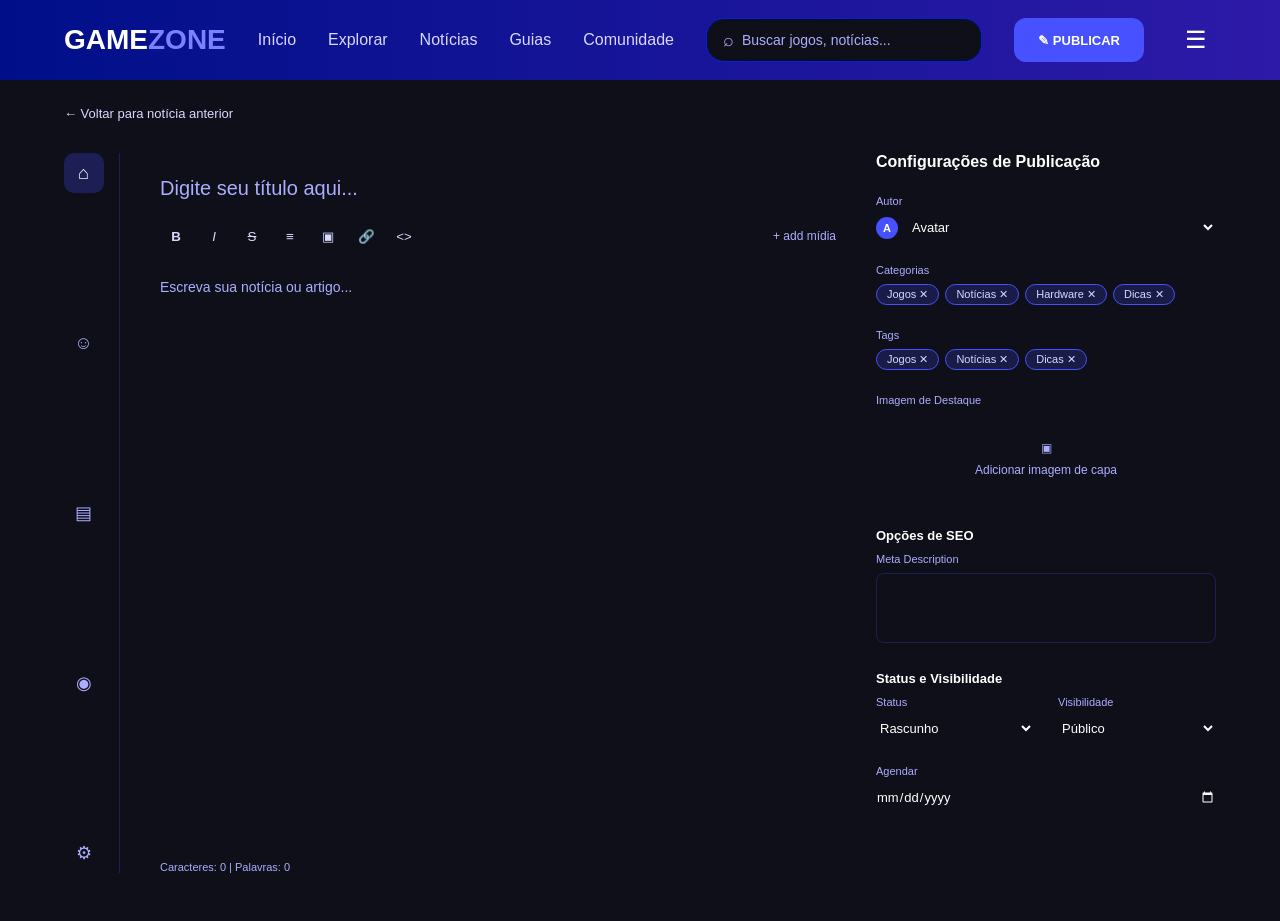
==== Páginas/pagina.html @ 18d27c35 "Renomeia tela de publicar para pagina e ajusta header, layout e responsivo Co-Authored-By: Claude So" ====
<!DOCTYPE html>
<html lang="pt-BR">

<head>
    <meta charset="UTF-8">
    <meta name="viewport" content="width=device-width, initial-scale=1.0">

    <title>GameZone - Publicar</title>

    <!-- css da tela de publicar -->
    <link rel="stylesheet" href="../CSS/pagina.css">
</head>

<body>

    <!-- header -->
    <header class="header">
        <div class="container">

            <!-- logo -->
            <a href="inicio.html" class="logo">GAME<span>ZONE</span></a>

            <!-- menu de navegação -->
            <nav class="menu">
                <a href="inicio.html">Início</a>
                <a href="explorar.html">Explorar</a>
                <a href="#">Notícias</a>
                <a href="#">Guias</a>
                <a href="#">Comunidade</a>
            </nav>

            <!-- campo de pesquisa -->
            <div class="pesquisa">
                <span>⌕</span>
                <input type="text" placeholder="Buscar jogos, notícias...">
            </div>

            <!-- botão publicar -->
            <a href="pagina.html" class="btn-publicar">✎ PUBLICAR</a>

            <!-- botão do menu (três linhas) -->
            <button type="button" class="btn-menu">☰</button>

        </div>
    </header>


    <!-- conteúdo principal -->
    <main class="pub">

        <!-- voltar -->
        <a href="#" class="pub-voltar">← Voltar para notícia anterior</a>

        <div class="pub-layout">

            <!-- barra de ícones da esquerda -->
            <nav class="pub-icones">
                <button type="button" class="ativo">⌂</button>
                <button type="button">☺</button>
                <button type="button">▤</button>
                <button type="button">◉</button>
                <button type="button">⚙</button>
            </nav>


            <!-- editor -->
            <section class="pub-editor">

                <!-- título -->
                <input type="text" class="pub-titulo" placeholder="Digite seu título aqui...">

                <!-- barra de ferramentas -->
                <div class="pub-toolbar">

                    <!-- botões de formatação -->
                    <div class="pub-formatar">
                        <button type="button"><b>B</b></button>
                        <button type="button"><i>I</i></button>
                        <button type="button"><s>S</s></button>
                        <button type="button">≡</button>
                        <button type="button">▣</button>
                        <button type="button">🔗</button>
                        <button type="button">&lt;&gt;</button>
                    </div>

                    <!-- adicionar mídia -->
                    <button type="button" class="pub-add-midia">+ add mídia</button>
                </div>

                <!-- texto da notícia -->
                <textarea class="pub-texto" placeholder="Escreva sua notícia ou artigo..."></textarea>

                <!-- contador -->
                <div class="pub-contador">Caracteres: 0 | Palavras: 0</div>

            </section>


            <!-- configurações (lado direito) -->
            <aside class="pub-config">

                <h2>Configurações de Publicação</h2>

                <!-- autor -->
                <div class="pub-campo">
                    <label for="autor">Autor</label>
                    <div class="pub-autor">
                        <span class="pub-avatar">A</span>
                        <select id="autor">
                            <option>Avatar</option>
                        </select>
                    </div>
                </div>

                <!-- categorias -->
                <div class="pub-campo">
                    <label>Categorias</label>
                    <div class="pub-tags">
                        <span class="pub-tag">Jogos ✕</span>
                        <span class="pub-tag">Notícias ✕</span>
                        <span class="pub-tag">Hardware ✕</span>
                        <span class="pub-tag">Dicas ✕</span>
                    </div>
                </div>

                <!-- tags -->
                <div class="pub-campo">
                    <label>Tags</label>
                    <div class="pub-tags">
                        <span class="pub-tag">Jogos ✕</span>
                        <span class="pub-tag">Notícias ✕</span>
                        <span class="pub-tag">Dicas ✕</span>
                    </div>
                </div>

                <!-- imagem de destaque -->
                <div class="pub-campo">
                    <label>Imagem de Destaque</label>
                    <div class="pub-capa">
                        <span>▣</span>
                        <p>Adicionar imagem de capa</p>
                    </div>
                </div>

                <!-- seo -->
                <div class="pub-campo">
                    <h3>Opções de SEO</h3>
                    <label for="meta">Meta Description</label>
                    <textarea id="meta" rows="3"></textarea>
                </div>

                <!-- status e visibilidade -->
                <div class="pub-campo">
                    <h3>Status e Visibilidade</h3>

                    <div class="pub-duas-colunas">
                        <div>
                            <label for="status">Status</label>
                            <select id="status">
                                <option>Rascunho</option>
                                <option>Publicado</option>
                            </select>
                        </div>

                        <div>
                            <label for="visibilidade">Visibilidade</label>
                            <select id="visibilidade">
                                <option>Público</option>
                                <option>Privado</option>
                            </select>
                        </div>
                    </div>
                </div>

                <!-- agendar -->
                <div class="pub-campo">
                    <label for="agendar">Agendar</label>
                    <input type="date" id="agendar">
                </div>

            </aside>

        </div>
    </main>

</body>

</html>
---- CSS/pagina.css ----
/* cores da tela */
:root {
    --fundo: #0F0F1A;
    --roxo: #4751FF;
    --roxo-claro: #7C81FF;
    --texto-suave: #ABADFF;
    --texto-menu: #D8D9FF;
    --borda: #0020E1;
}


/* reset básico */
* {
    margin: 0;
    padding: 0;
    box-sizing: border-box;
}

/* configurações gerais */
body {
    font-family: Arial, sans-serif;
    background-color: var(--fundo);
    color: #FFFFFF;
}

a {
    text-decoration: none;
    color: inherit;
}

button,
input,
select,
textarea {
    font-family: inherit;
}


/* HEADER */

/* barra roxa do topo */
.header {
    width: 100%;
    height: 80px;
    background: linear-gradient(90deg, #000F89, #2D1AA8);
}

/* organiza os itens do header em linha */
.container {
    width: 100%;
    height: 80px;
    padding: 0 64px;
    display: flex;
    align-items: center;
    gap: 32px;
}

/* logo */
.logo {
    font-size: 28px;
    font-weight: bold;
    white-space: nowrap;
    flex-shrink: 0;
}

/* parte "ZONE" da logo */
.logo span {
    color: var(--roxo-claro);
}

/* menu de navegação */
.menu {
    display: flex;
    align-items: center;
    gap: 32px;
}

.menu a {
    font-size: 16px;
    color: var(--texto-menu);
    white-space: nowrap;
    transition: 0.2s;
}

.menu a:hover {
    color: var(--roxo-claro);
}

/* campo de pesquisa (estica e empurra o botão para a direita) */
.pesquisa {
    flex: 1;
    max-width: 560px;
    min-width: 0;
    height: 44px;
    background-color: var(--fundo);
    border: 1px solid var(--borda);
    border-radius: 18px;
    display: flex;
    align-items: center;
    padding: 0 16px;
}

/* ícone de lupa */
.pesquisa span {
    margin-right: 8px;
    color: var(--texto-suave);
    font-size: 18px;
}

.pesquisa input {
    width: 100%;
    background: transparent;
    border: none;
    outline: none;
    color: #FFFFFF;
    font-size: 14px;
}

.pesquisa input::placeholder {
    color: var(--texto-suave);
}

/* botão publicar (fica no canto direito) */
.btn-publicar {
    margin-left: auto;
    height: 44px;
    padding: 0 24px;
    flex-shrink: 0;
    background-color: var(--roxo);
    border-radius: 12px;
    display: flex;
    justify-content: center;
    align-items: center;
    font-size: 13px;
    font-weight: bold;
    white-space: nowrap;
}

.btn-publicar:hover {
    background-color: var(--roxo-claro);
}

/* botão do menu (três linhas) */
.btn-menu {
    width: 40px;
    height: 40px;
    flex-shrink: 0;
    background: transparent;
    border: none;
    color: #FFFFFF;
    font-size: 24px;
    cursor: pointer;
}

.btn-menu:hover {
    color: var(--roxo-claro);
}


/* TELA DE PUBLICAR */

/* conteúdo (mesmo espaço lateral do header) */
.pub {
    width: 100%;
    padding: 24px 64px 48px;
}

/* voltar */
.pub-voltar {
    display: inline-block;
    margin-bottom: 32px;
    font-size: 13px;
    color: var(--texto-menu);
}

.pub-voltar:hover {
    color: var(--roxo-claro);
}

/* divide: ícones | editor | configurações */
.pub-layout {
    display: flex;
    gap: 40px;
    align-items: stretch;
}


/* barra de ícones */
.pub-icones {
    width: 56px;
    flex-shrink: 0;
    display: flex;
    flex-direction: column;
    justify-content: space-between;
    align-items: center;
    padding-right: 16px;
    border-right: 1px solid rgba(71, 81, 255, 0.25);
}

.pub-icones button {
    width: 40px;
    height: 40px;
    background: transparent;
    border: none;
    border-radius: 10px;
    color: var(--texto-suave);
    font-size: 18px;
    cursor: pointer;
}

.pub-icones button:hover,
.pub-icones .ativo {
    background-color: rgba(71, 81, 255, 0.25);
    color: #FFFFFF;
}


/* editor */
.pub-editor {
    flex: 1;
    min-width: 0;
    display: flex;
    flex-direction: column;
    min-height: 720px;
}

/* título */
.pub-titulo {
    width: 100%;
    background: transparent;
    border: none;
    outline: none;
    padding: 24px 0 20px;
    font-size: 20px;
    color: #FFFFFF;
}

.pub-titulo::placeholder {
    color: var(--texto-suave);
}

/* barra de ferramentas */
.pub-toolbar {
    display: flex;
    justify-content: space-between;
    align-items: center;
    padding-bottom: 12px;
}

.pub-formatar {
    display: flex;
    gap: 6px;
}

.pub-formatar button {
    width: 32px;
    height: 32px;
    background: transparent;
    border: none;
    border-radius: 6px;
    color: var(--texto-menu);
    cursor: pointer;
}

.pub-formatar button:hover {
    background-color: rgba(71, 81, 255, 0.25);
    color: #FFFFFF;
}

/* botão add mídia */
.pub-add-midia {
    background: transparent;
    border: none;
    color: var(--texto-suave);
    font-size: 12px;
    white-space: nowrap;
    cursor: pointer;
}

.pub-add-midia:hover {
    color: #FFFFFF;
}

/* texto da notícia */
.pub-texto {
    flex: 1;
    width: 100%;
    background: transparent;
    border: none;
    outline: none;
    resize: none;
    padding: 12px 0;
    font-size: 14px;
    line-height: 1.6;
    color: #FFFFFF;
}

.pub-texto::placeholder {
    color: var(--texto-suave);
}

/* contador */
.pub-contador {
    padding-top: 12px;
    font-size: 11px;
    color: var(--texto-suave);
}


/* configurações (lado direito) */
.pub-config {
    width: 340px;
    flex-shrink: 0;
}

.pub-config h2 {
    font-size: 16px;
    margin-bottom: 24px;
}

.pub-config h3 {
    font-size: 13px;
    margin-bottom: 10px;
}

.pub-campo {
    margin-bottom: 24px;
}

/* nome de cada campo */
.pub-campo label {
    display: block;
    margin-bottom: 8px;
    font-size: 11px;
    color: var(--texto-suave);
}

/* selects e inputs sem caixa */
.pub-campo select,
.pub-campo input {
    width: 100%;
    background: transparent;
    border: none;
    outline: none;
    padding: 4px 0;
    color: #FFFFFF;
    font-size: 13px;
    color-scheme: dark;
}

/* lista do select */
.pub-campo option {
    background-color: var(--fundo);
}

/* autor com avatar */
.pub-autor {
    display: flex;
    align-items: center;
    gap: 10px;
}

/* bolinha do avatar */
.pub-avatar {
    width: 22px;
    height: 22px;
    flex-shrink: 0;
    background-color: var(--roxo);
    border-radius: 50%;
    display: flex;
    justify-content: center;
    align-items: center;
    font-size: 11px;
    font-weight: bold;
}

/* meta description */
.pub-campo textarea {
    width: 100%;
    height: 70px;
    background: transparent;
    border: 1px solid rgba(71, 81, 255, 0.25);
    border-radius: 8px;
    outline: none;
    resize: none;
    padding: 10px 12px;
    color: #FFFFFF;
    font-size: 13px;
}

/* tags e categorias */
.pub-tags {
    display: flex;
    flex-wrap: wrap;
    gap: 6px;
}

.pub-tag {
    background-color: rgba(71, 81, 255, 0.2);
    border: 1px solid var(--roxo);
    border-radius: 20px;
    padding: 3px 10px;
    font-size: 11px;
    color: var(--texto-menu);
}

/* imagem de capa */
.pub-capa {
    height: 90px;
    display: flex;
    flex-direction: column;
    align-items: center;
    justify-content: center;
    gap: 8px;
    color: var(--texto-suave);
    font-size: 12px;
    cursor: pointer;
}

.pub-capa:hover {
    color: #FFFFFF;
}

/* status e visibilidade lado a lado */
.pub-duas-colunas {
    display: flex;
    gap: 24px;
}

.pub-duas-colunas div {
    flex: 1;
}


/* RESPONSIVO (tablet e celular) */

/* telas até 1100px: esconde o menu de links */
@media (max-width: 1100px) {

    .menu {
        display: none;
    }

    .container {
        padding: 0 32px;
    }

    .pub {
        padding: 24px 32px 48px;
    }
}

/* telas até 900px: coloca tudo em coluna */
@media (max-width: 900px) {

    /* editor e configurações um embaixo do outro */
    .pub-layout {
        flex-direction: column;
        gap: 24px;
    }

    /* barra de ícones vira uma linha no topo */
    .pub-icones {
        width: 100%;
        flex-direction: row;
        justify-content: space-around;
        padding: 0 0 12px;
        border-right: none;
        border-bottom: 1px solid rgba(71, 81, 255, 0.25);
    }

    /* editor menor */
    .pub-editor {
        min-height: 480px;
    }

    /* configurações ocupam a largura toda */
    .pub-config {
        width: 100%;
    }
}

/* telas até 700px: celular */
@media (max-width: 700px) {

    .container {
        padding: 0 16px;
        gap: 12px;
    }

    /* esconde a pesquisa no celular */
    .pesquisa {
        display: none;
    }

    .logo {
        font-size: 22px;
    }

    .btn-publicar {
        padding: 0 16px;
    }

    .pub {
        padding: 16px 16px 40px;
    }

    /* botões da toolbar quebram linha se faltar espaço */
    .pub-toolbar {
        flex-wrap: wrap;
        gap: 8px;
    }
}
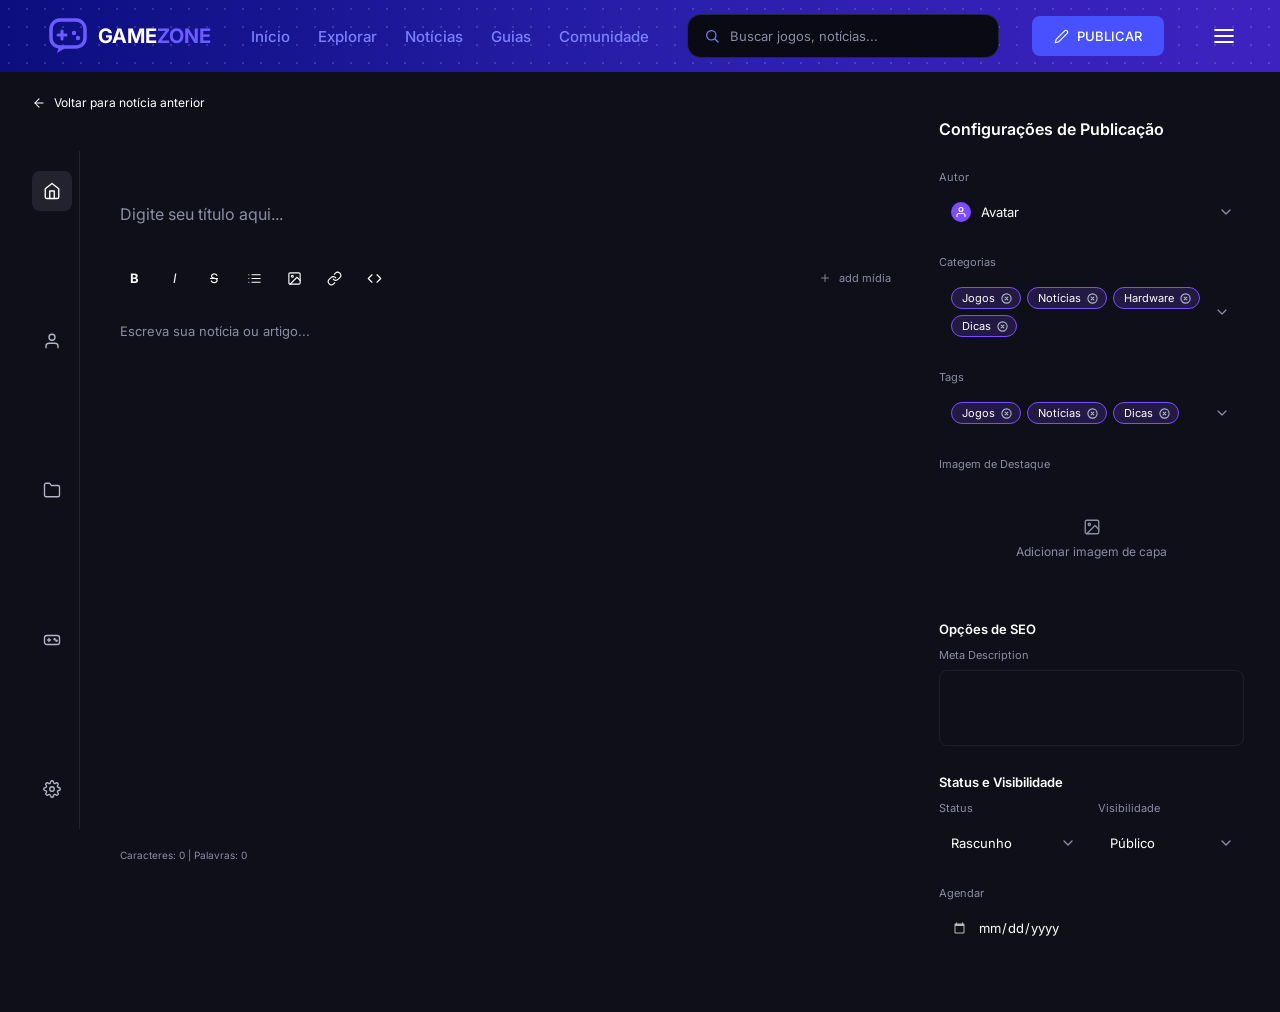
==== commit e49d8c37: "Tela de publicar: header, ícones, cores e espaçamentos iguais ao figma Co-Authored-By: Claude Sonnet" ====
--- a/Páginas/pagina.html
+++ b/Páginas/pagina.html
@@ -7,22 +7,132 @@
 
     <title>GameZone - Publicar</title>
 
+    <!-- fonte Inter (a mesma que o figma usa) -->
+    <link rel="preconnect" href="https://fonts.googleapis.com">
+    <link rel="preconnect" href="https://fonts.gstatic.com" crossorigin>
+    <link href="https://fonts.googleapis.com/css2?family=Inter:wght@400;500;600;700&display=swap" rel="stylesheet">
+
     <!-- css da tela de publicar -->
     <link rel="stylesheet" href="../CSS/pagina.css">
 </head>
 
 <body>
 
-    <!-- header -->
+    <!-- ========== ÍCONES ========== -->
+    <!-- fica escondido aqui. cada ícone é chamado lá embaixo com <use href="#nome"> -->
+    <svg class="sprite" xmlns="http://www.w3.org/2000/svg">
+
+        <!-- logo do gamezone (provisório, depois trocar pelo svg exportado do figma) -->
+        <symbol id="i-logo" viewBox="0 0 40 40">
+            <rect x="3" y="4" width="34" height="27" rx="9" fill="none" stroke="#6C5CFF" stroke-width="3.5" />
+            <path d="M11 31 L9 37 L19 31 Z" fill="#6C5CFF" />
+            <path d="M14 15v8M10 19h8" stroke="#6C5CFF" stroke-width="3" stroke-linecap="round" />
+            <circle cx="26" cy="17" r="2.2" fill="#6C5CFF" />
+            <circle cx="30" cy="22" r="2.2" fill="#6C5CFF" />
+        </symbol>
+
+        <!-- lupa da pesquisa -->
+        <symbol id="i-busca" viewBox="0 0 24 24">
+            <circle cx="11" cy="11" r="7" />
+            <line x1="21" y1="21" x2="16.5" y2="16.5" />
+        </symbol>
+
+        <!-- lápis do botão publicar -->
+        <symbol id="i-lapis" viewBox="0 0 24 24">
+            <path d="M17 3a2.8 2.8 0 0 1 4 4L7.5 20.5 2 22l1.5-5.5L17 3z" />
+        </symbol>
+
+        <!-- três linhas do menu -->
+        <symbol id="i-menu" viewBox="0 0 24 24">
+            <line x1="3" y1="6" x2="21" y2="6" />
+            <line x1="3" y1="12" x2="21" y2="12" />
+            <line x1="3" y1="18" x2="21" y2="18" />
+        </symbol>
+
+        <!-- seta de voltar -->
+        <symbol id="i-seta" viewBox="0 0 24 24">
+            <line x1="19" y1="12" x2="5" y2="12" />
+            <polyline points="12 19 5 12 12 5" />
+        </symbol>
+
+        <!-- setinha para baixo (selects) -->
+        <symbol id="i-seta-baixo" viewBox="0 0 24 24">
+            <polyline points="6 9 12 15 18 9" />
+        </symbol>
+
+        <!-- ícones da barra da esquerda -->
+        <symbol id="i-home" viewBox="0 0 24 24">
+            <path d="M3 9l9-7 9 7v11a2 2 0 0 1-2 2H5a2 2 0 0 1-2-2z" />
+            <polyline points="9 22 9 12 15 12 15 22" />
+        </symbol>
+
+        <symbol id="i-usuario" viewBox="0 0 24 24">
+            <path d="M20 21v-2a4 4 0 0 0-4-4H8a4 4 0 0 0-4 4v2" />
+            <circle cx="12" cy="7" r="4" />
+        </symbol>
+
+        <symbol id="i-pasta" viewBox="0 0 24 24">
+            <path d="M22 19a2 2 0 0 1-2 2H4a2 2 0 0 1-2-2V5a2 2 0 0 1 2-2h5l2 3h9a2 2 0 0 1 2 2z" />
+        </symbol>
+
+        <symbol id="i-controle" viewBox="0 0 24 24">
+            <rect x="2" y="6" width="20" height="12" rx="3" />
+            <path d="M6 12h4M8 10v4" />
+            <circle cx="15.5" cy="11" r="0.8" />
+            <circle cx="18" cy="13" r="0.8" />
+        </symbol>
+
+        <symbol id="i-engrenagem" viewBox="0 0 24 24">
+            <circle cx="12" cy="12" r="3" />
+            <path d="M19.4 15a1.65 1.65 0 0 0 .33 1.82l.06.06a2 2 0 0 1 0 2.83 2 2 0 0 1-2.83 0l-.06-.06a1.65 1.65 0 0 0-1.82-.33 1.65 1.65 0 0 0-1 1.51V21a2 2 0 0 1-2 2 2 2 0 0 1-2-2v-.09A1.65 1.65 0 0 0 9 19.4a1.65 1.65 0 0 0-1.82.33l-.06.06a2 2 0 0 1-2.83 0 2 2 0 0 1 0-2.83l.06-.06a1.65 1.65 0 0 0 .33-1.82 1.65 1.65 0 0 0-1.51-1H3a2 2 0 0 1-2-2 2 2 0 0 1 2-2h.09A1.65 1.65 0 0 0 4.6 9a1.65 1.65 0 0 0-.33-1.82l-.06-.06a2 2 0 0 1 0-2.83 2 2 0 0 1 2.83 0l.06.06a1.65 1.65 0 0 0 1.82.33H9a1.65 1.65 0 0 0 1-1.51V3a2 2 0 0 1 2-2 2 2 0 0 1 2 2v.09a1.65 1.65 0 0 0 1 1.51 1.65 1.65 0 0 0 1.82-.33l.06-.06a2 2 0 0 1 2.83 0 2 2 0 0 1 0 2.83l-.06.06a1.65 1.65 0 0 0-.33 1.82V9a1.65 1.65 0 0 0 1.51 1H21a2 2 0 0 1 2 2 2 2 0 0 1-2 2h-.09a1.65 1.65 0 0 0-1.51 1z" />
+        </symbol>
+
+        <!-- ícones da barra de formatação -->
+        <symbol id="i-lista" viewBox="0 0 24 24">
+            <line x1="8" y1="6" x2="21" y2="6" />
+            <line x1="8" y1="12" x2="21" y2="12" />
+            <line x1="8" y1="18" x2="21" y2="18" />
+            <line x1="3" y1="6" x2="3.01" y2="6" />
+            <line x1="3" y1="12" x2="3.01" y2="12" />
+            <line x1="3" y1="18" x2="3.01" y2="18" />
+        </symbol>
+
+        <symbol id="i-imagem" viewBox="0 0 24 24">
+            <rect x="3" y="3" width="18" height="18" rx="2" />
+            <circle cx="8.5" cy="8.5" r="1.5" />
+            <polyline points="21 15 16 10 5 21" />
+        </symbol>
+
+        <symbol id="i-link" viewBox="0 0 24 24">
+            <path d="M10 13a5 5 0 0 0 7.54.54l3-3a5 5 0 0 0-7.07-7.07l-1.72 1.71" />
+            <path d="M14 11a5 5 0 0 0-7.54-.54l-3 3a5 5 0 0 0 7.07 7.07l1.71-1.71" />
+        </symbol>
+
+        <symbol id="i-codigo" viewBox="0 0 24 24">
+            <polyline points="16 18 22 12 16 6" />
+            <polyline points="8 6 2 12 8 18" />
+        </symbol>
+
+        <symbol id="i-mais" viewBox="0 0 24 24">
+            <line x1="12" y1="5" x2="12" y2="19" />
+            <line x1="5" y1="12" x2="19" y2="12" />
+        </symbol>
+    </svg>
+
+
+    <!-- ========== HEADER (barra roxa do topo) ========== -->
     <header class="header">
         <div class="container">
 
-            <!-- logo -->
-            <a href="inicio.html" class="logo">GAME<span>ZONE</span></a>
+            <!-- logo (ícone + texto) -->
+            <a href="../index.html" class="logo">
+                <svg class="logo-icone"><use href="#i-logo"></use></svg>
+                <span class="logo-texto">GAME<span>ZONE</span></span>
+            </a>
 
             <!-- menu de navegação -->
             <nav class="menu">
-                <a href="inicio.html">Início</a>
+                <a href="../index.html">Início</a>
                 <a href="explorar.html">Explorar</a>
                 <a href="#">Notícias</a>
                 <a href="#">Guias</a>
@@ -31,156 +141,198 @@
 
             <!-- campo de pesquisa -->
             <div class="pesquisa">
-                <span>⌕</span>
+                <svg class="icone"><use href="#i-busca"></use></svg>
                 <input type="text" placeholder="Buscar jogos, notícias...">
             </div>
 
             <!-- botão publicar -->
-            <a href="pagina.html" class="btn-publicar">✎ PUBLICAR</a>
+            <a href="pagina.html" class="btn-publicar">
+                <svg class="icone"><use href="#i-lapis"></use></svg>
+                PUBLICAR
+            </a>
 
             <!-- botão do menu (três linhas) -->
-            <button type="button" class="btn-menu">☰</button>
+            <button type="button" class="btn-menu" aria-label="Abrir menu">
+                <svg class="icone"><use href="#i-menu"></use></svg>
+            </button>
 
         </div>
     </header>
 
 
-    <!-- conteúdo principal -->
+    <!-- ========== CONTEÚDO PRINCIPAL ========== -->
     <main class="pub">
 
-        <!-- voltar -->
-        <a href="#" class="pub-voltar">← Voltar para notícia anterior</a>
-
-        <div class="pub-layout">
-
-            <!-- barra de ícones da esquerda -->
-            <nav class="pub-icones">
-                <button type="button" class="ativo">⌂</button>
-                <button type="button">☺</button>
-                <button type="button">▤</button>
-                <button type="button">◉</button>
-                <button type="button">⚙</button>
-            </nav>
-
-
-            <!-- editor -->
-            <section class="pub-editor">
-
-                <!-- título -->
-                <input type="text" class="pub-titulo" placeholder="Digite seu título aqui...">
-
-                <!-- barra de ferramentas -->
-                <div class="pub-toolbar">
-
-                    <!-- botões de formatação -->
-                    <div class="pub-formatar">
-                        <button type="button"><b>B</b></button>
-                        <button type="button"><i>I</i></button>
-                        <button type="button"><s>S</s></button>
-                        <button type="button">≡</button>
-                        <button type="button">▣</button>
-                        <button type="button">🔗</button>
-                        <button type="button">&lt;&gt;</button>
-                    </div>
-
-                    <!-- adicionar mídia -->
-                    <button type="button" class="pub-add-midia">+ add mídia</button>
-                </div>
-
-                <!-- texto da notícia -->
-                <textarea class="pub-texto" placeholder="Escreva sua notícia ou artigo..."></textarea>
-
-                <!-- contador -->
-                <div class="pub-contador">Caracteres: 0 | Palavras: 0</div>
-
-            </section>
-
-
-            <!-- configurações (lado direito) -->
-            <aside class="pub-config">
-
-                <h2>Configurações de Publicação</h2>
-
-                <!-- autor -->
-                <div class="pub-campo">
-                    <label for="autor">Autor</label>
-                    <div class="pub-autor">
-                        <span class="pub-avatar">A</span>
-                        <select id="autor">
-                            <option>Avatar</option>
+        <!-- coluna da esquerda: voltar + ícones + editor -->
+        <div class="pub-esquerda">
+
+            <!-- link para voltar à notícia anterior -->
+            <a href="#" class="pub-voltar">
+                <svg class="icone"><use href="#i-seta"></use></svg>
+                Voltar para notícia anterior
+            </a>
+
+            <!-- barra de ícones e editor lado a lado -->
+            <div class="pub-corpo">
+
+                <!-- barra de ícones da esquerda -->
+                <nav class="pub-icones">
+                    <button type="button" class="ativo" aria-label="Início">
+                        <svg class="icone"><use href="#i-home"></use></svg>
+                    </button>
+                    <button type="button" aria-label="Perfil">
+                        <svg class="icone"><use href="#i-usuario"></use></svg>
+                    </button>
+                    <button type="button" aria-label="Rascunhos">
+                        <svg class="icone"><use href="#i-pasta"></use></svg>
+                    </button>
+                    <button type="button" aria-label="Jogos">
+                        <svg class="icone"><use href="#i-controle"></use></svg>
+                    </button>
+                    <button type="button" aria-label="Configurações">
+                        <svg class="icone"><use href="#i-engrenagem"></use></svg>
+                    </button>
+                </nav>
+
+
+                <!-- editor da notícia -->
+                <section class="pub-editor">
+
+                    <!-- título da notícia -->
+                    <input type="text" class="pub-titulo" placeholder="Digite seu título aqui...">
+
+                    <!-- barra de ferramentas do texto -->
+                    <div class="pub-toolbar">
+
+                        <!-- botões de formatação -->
+                        <div class="pub-formatar">
+                            <button type="button" class="negrito" aria-label="Negrito">B</button>
+                            <button type="button" class="italico" aria-label="Itálico">I</button>
+                            <button type="button" class="riscado" aria-label="Riscado">S</button>
+                            <button type="button" aria-label="Lista">
+                                <svg class="icone"><use href="#i-lista"></use></svg>
+                            </button>
+                            <button type="button" aria-label="Imagem">
+                                <svg class="icone"><use href="#i-imagem"></use></svg>
+                            </button>
+                            <button type="button" aria-label="Link">
+                                <svg class="icone"><use href="#i-link"></use></svg>
+                            </button>
+                            <button type="button" aria-label="Código">
+                                <svg class="icone"><use href="#i-codigo"></use></svg>
+                            </button>
+                        </div>
+
+                        <!-- botão adicionar mídia -->
+                        <button type="button" class="pub-add-midia">
+                            <svg class="icone"><use href="#i-mais"></use></svg>
+                            add mídia
+                        </button>
+                    </div>
+
+                    <!-- texto da notícia -->
+                    <textarea class="pub-texto" placeholder="Escreva sua notícia ou artigo..."></textarea>
+
+                    <!-- contador de caracteres e palavras -->
+                    <div class="pub-contador">Caracteres: 0 | Palavras: 0</div>
+
+                </section>
+            </div>
+        </div>
+
+
+        <!-- ========== CONFIGURAÇÕES (coluna da direita) ========== -->
+        <aside class="pub-config">
+
+            <h2>Configurações de Publicação</h2>
+
+            <!-- autor -->
+            <div class="pub-campo">
+                <label for="autor">Autor</label>
+                <div class="pub-autor">
+                    <span class="pub-avatar">
+                        <svg class="icone"><use href="#i-usuario"></use></svg>
+                    </span>
+                    <select id="autor" class="pub-select">
+                        <option>Avatar</option>
+                    </select>
+                </div>
+            </div>
+
+            <!-- categorias -->
+            <div class="pub-campo">
+                <label>Categorias</label>
+                <div class="pub-tags-linha">
+                    <div class="pub-tags">
+                        <span class="pub-tag">Jogos</span>
+                        <span class="pub-tag">Notícias</span>
+                        <span class="pub-tag">Hardware</span>
+                        <span class="pub-tag">Dicas</span>
+                    </div>
+                    <svg class="icone pub-seta"><use href="#i-seta-baixo"></use></svg>
+                </div>
+            </div>
+
+            <!-- tags -->
+            <div class="pub-campo">
+                <label>Tags</label>
+                <div class="pub-tags-linha">
+                    <div class="pub-tags">
+                        <span class="pub-tag">Jogos</span>
+                        <span class="pub-tag">Notícias</span>
+                        <span class="pub-tag">Dicas</span>
+                    </div>
+                    <svg class="icone pub-seta"><use href="#i-seta-baixo"></use></svg>
+                </div>
+            </div>
+
+            <!-- imagem de destaque -->
+            <div class="pub-campo">
+                <label>Imagem de Destaque</label>
+                <div class="pub-capa">
+                    <svg class="icone"><use href="#i-imagem"></use></svg>
+                    <p>Adicionar imagem de capa</p>
+                </div>
+            </div>
+
+            <!-- opções de seo -->
+            <div class="pub-campo">
+                <h3>Opções de SEO</h3>
+                <label for="meta">Meta Description</label>
+                <textarea id="meta"></textarea>
+            </div>
+
+            <!-- status e visibilidade -->
+            <div class="pub-campo">
+                <h3>Status e Visibilidade</h3>
+
+                <div class="pub-duas-colunas">
+                    <div>
+                        <label for="status">Status</label>
+                        <select id="status" class="pub-select">
+                            <option>Rascunho</option>
+                            <option>Publicado</option>
                         </select>
                     </div>
-                </div>
-
-                <!-- categorias -->
-                <div class="pub-campo">
-                    <label>Categorias</label>
-                    <div class="pub-tags">
-                        <span class="pub-tag">Jogos ✕</span>
-                        <span class="pub-tag">Notícias ✕</span>
-                        <span class="pub-tag">Hardware ✕</span>
-                        <span class="pub-tag">Dicas ✕</span>
-                    </div>
-                </div>
-
-                <!-- tags -->
-                <div class="pub-campo">
-                    <label>Tags</label>
-                    <div class="pub-tags">
-                        <span class="pub-tag">Jogos ✕</span>
-                        <span class="pub-tag">Notícias ✕</span>
-                        <span class="pub-tag">Dicas ✕</span>
-                    </div>
-                </div>
-
-                <!-- imagem de destaque -->
-                <div class="pub-campo">
-                    <label>Imagem de Destaque</label>
-                    <div class="pub-capa">
-                        <span>▣</span>
-                        <p>Adicionar imagem de capa</p>
-                    </div>
-                </div>
-
-                <!-- seo -->
-                <div class="pub-campo">
-                    <h3>Opções de SEO</h3>
-                    <label for="meta">Meta Description</label>
-                    <textarea id="meta" rows="3"></textarea>
-                </div>
-
-                <!-- status e visibilidade -->
-                <div class="pub-campo">
-                    <h3>Status e Visibilidade</h3>
-
-                    <div class="pub-duas-colunas">
-                        <div>
-                            <label for="status">Status</label>
-                            <select id="status">
-                                <option>Rascunho</option>
-                                <option>Publicado</option>
-                            </select>
-                        </div>
-
-                        <div>
-                            <label for="visibilidade">Visibilidade</label>
-                            <select id="visibilidade">
-                                <option>Público</option>
-                                <option>Privado</option>
-                            </select>
-                        </div>
-                    </div>
-                </div>
-
-                <!-- agendar -->
-                <div class="pub-campo">
-                    <label for="agendar">Agendar</label>
-                    <input type="date" id="agendar">
-                </div>
-
-            </aside>
-
-        </div>
+
+                    <div>
+                        <label for="visibilidade">Visibilidade</label>
+                        <select id="visibilidade" class="pub-select">
+                            <option>Público</option>
+                            <option>Privado</option>
+                        </select>
+                    </div>
+                </div>
+            </div>
+
+            <!-- agendar publicação -->
+            <div class="pub-campo">
+                <label for="agendar">Agendar</label>
+                <input type="date" id="agendar" class="pub-data">
+            </div>
+
+        </aside>
+
     </main>
 
 </body>
--- a/CSS/pagina.css
+++ b/CSS/pagina.css
@@ -1,33 +1,44 @@
-/* cores da tela */
+/* ==================================================
+   CORES DA TELA
+   (se precisar trocar uma cor, troca só aqui em cima)
+   ================================================== */
 :root {
-    --fundo: #0F0F1A;
-    --roxo: #4751FF;
-    --roxo-claro: #7C81FF;
-    --texto-suave: #ABADFF;
-    --texto-menu: #D8D9FF;
-    --borda: #0020E1;
-}
-
-
-/* reset básico */
+    --fundo: #0F0F1A;           /* fundo da página inteira */
+    --roxo: #4751FF;            /* botão publicar */
+    --roxo-claro: #7C81FF;      /* links do menu e detalhes */
+    --violeta: #7B4DFF;         /* tags e avatar */
+    --logo-zone: #6C5CFF;       /* parte "ZONE" da logo */
+    --cinza: #8B8DA3;           /* textos pequenos (labels, placeholder) */
+    --cinza-claro: #B4B6C8;     /* ícones da barra da esquerda */
+    --linha: #23232F;           /* linhas e fundo do botão ativo */
+}
+
+
+/* ==================================================
+   RESET E CONFIGURAÇÕES GERAIS
+   ================================================== */
+
+/* tira margem e padding padrão do navegador */
 * {
     margin: 0;
     padding: 0;
     box-sizing: border-box;
 }
 
-/* configurações gerais */
+/* fundo escuro, fonte e cor do texto da página */
 body {
-    font-family: Arial, sans-serif;
+    font-family: 'Inter', Arial, sans-serif;
     background-color: var(--fundo);
     color: #FFFFFF;
 }
 
+/* links sem sublinhado e com a cor do texto */
 a {
     text-decoration: none;
     color: inherit;
 }
 
+/* botões e campos usam a mesma fonte da página */
 button,
 input,
 select,
@@ -35,121 +46,177 @@
     font-family: inherit;
 }
 
-
-/* HEADER */
-
-/* barra roxa do topo */
+button {
+    cursor: pointer;
+}
+
+/* esconde o bloco de ícones que fica no começo do html */
+.sprite {
+    position: absolute;
+    width: 0;
+    height: 0;
+    overflow: hidden;
+}
+
+/* estilo padrão de todos os ícones (só linha, sem preenchimento) */
+.icone {
+    width: 18px;
+    height: 18px;
+    fill: none;
+    stroke: currentColor;
+    stroke-width: 1.8;
+    stroke-linecap: round;
+    stroke-linejoin: round;
+    flex-shrink: 0;
+}
+
+
+/* ==================================================
+   HEADER (barra roxa do topo)
+   ================================================== */
+
+/* fundo da barra: degradê azul pra roxo + pontinhos por cima */
 .header {
     width: 100%;
-    height: 80px;
-    background: linear-gradient(90deg, #000F89, #2D1AA8);
-}
-
-/* organiza os itens do header em linha */
+    height: 72px;
+    background:
+        radial-gradient(rgba(255, 255, 255, 0.14) 1px, transparent 1.4px) 0 0 / 18px 18px,
+        linear-gradient(90deg, #0B0E7E 0%, #2B1FAE 55%, #3E22C0 100%);
+}
+
+/* alinha tudo do header em uma linha */
 .container {
     width: 100%;
-    height: 80px;
-    padding: 0 64px;
-    display: flex;
-    align-items: center;
-    gap: 32px;
-}
-
-/* logo */
+    height: 72px;
+    padding: 0 36px 0 110px;
+    display: flex;
+    align-items: center;
+}
+
+/* logo (ícone + texto GAMEZONE) */
 .logo {
-    font-size: 28px;
-    font-weight: bold;
+    display: flex;
+    align-items: center;
+    gap: 10px;
+    font-size: 20px;
+    font-weight: 700;
     white-space: nowrap;
     flex-shrink: 0;
 }
 
-/* parte "ZONE" da logo */
-.logo span {
+/* tamanho do ícone da logo */
+.logo-icone {
+    width: 40px;
+    height: 40px;
+}
+
+/* cor da parte "ZONE" (o "GAME" fica branco) */
+.logo-texto span {
+    color: var(--logo-zone);
+}
+
+/* menu de navegação (Início, Explorar...) */
+.menu {
+    display: flex;
+    align-items: center;
+    gap: 40px;
+    margin-left: 70px;
+}
+
+/* cada link do menu */
+.menu a {
+    font-size: 15px;
+    font-weight: 500;
     color: var(--roxo-claro);
-}
-
-/* menu de navegação */
-.menu {
-    display: flex;
-    align-items: center;
-    gap: 32px;
-}
-
-.menu a {
-    font-size: 16px;
-    color: var(--texto-menu);
     white-space: nowrap;
     transition: 0.2s;
 }
 
+/* link do menu ao passar o mouse */
 .menu a:hover {
+    color: #FFFFFF;
+}
+
+/* caixa da pesquisa */
+.pesquisa {
+    flex: 0 1 312px;
+    min-width: 160px;
+    height: 44px;
+    margin-left: 38px;
+    padding: 0 16px;
+    display: flex;
+    align-items: center;
+    gap: 10px;
+    background-color: #0A0A14;
+    border: 1px solid rgba(124, 129, 255, 0.22);
+    border-radius: 14px;
     color: var(--roxo-claro);
 }
 
-/* campo de pesquisa (estica e empurra o botão para a direita) */
-.pesquisa {
+/* lupa da pesquisa */
+.pesquisa .icone {
+    width: 16px;
+    height: 16px;
+}
+
+/* campo onde digita a pesquisa */
+.pesquisa input {
     flex: 1;
-    max-width: 560px;
     min-width: 0;
-    height: 44px;
-    background-color: var(--fundo);
-    border: 1px solid var(--borda);
-    border-radius: 18px;
-    display: flex;
-    align-items: center;
-    padding: 0 16px;
-}
-
-/* ícone de lupa */
-.pesquisa span {
-    margin-right: 8px;
-    color: var(--texto-suave);
-    font-size: 18px;
-}
-
-.pesquisa input {
-    width: 100%;
     background: transparent;
     border: none;
     outline: none;
     color: #FFFFFF;
-    font-size: 14px;
+    font-size: 13px;
 }
 
 .pesquisa input::placeholder {
-    color: var(--texto-suave);
-}
-
-/* botão publicar (fica no canto direito) */
+    color: var(--cinza);
+}
+
+/* botão PUBLICAR (azul, empurrado pro canto direito) */
 .btn-publicar {
     margin-left: auto;
-    height: 44px;
-    padding: 0 24px;
+    height: 40px;
+    padding: 0 22px;
+    display: flex;
+    align-items: center;
+    gap: 8px;
+    background-color: var(--roxo);
+    border-radius: 8px;
+    font-size: 13px;
+    font-weight: 500;
+    white-space: nowrap;
     flex-shrink: 0;
-    background-color: var(--roxo);
-    border-radius: 12px;
-    display: flex;
-    justify-content: center;
-    align-items: center;
-    font-size: 13px;
-    font-weight: bold;
-    white-space: nowrap;
+}
+
+/* lápis dentro do botão */
+.btn-publicar .icone {
+    width: 15px;
+    height: 15px;
 }
 
 .btn-publicar:hover {
     background-color: var(--roxo-claro);
 }
 
-/* botão do menu (três linhas) */
+/* botão das três linhas (menu) */
 .btn-menu {
     width: 40px;
     height: 40px;
+    margin-left: 40px;
+    display: flex;
+    align-items: center;
+    justify-content: center;
+    background: transparent;
+    border: none;
+    color: #FFFFFF;
     flex-shrink: 0;
-    background: transparent;
-    border: none;
-    color: #FFFFFF;
-    font-size: 24px;
-    cursor: pointer;
+}
+
+.btn-menu .icone {
+    width: 24px;
+    height: 24px;
 }
 
 .btn-menu:hover {
@@ -157,284 +224,447 @@
 }
 
 
-/* TELA DE PUBLICAR */
-
-/* conteúdo (mesmo espaço lateral do header) */
+/* ==================================================
+   CONTEÚDO PRINCIPAL (divide esquerda e direita)
+   ================================================== */
+
+/* esquerda (voltar + editor) e direita (configurações) lado a lado */
 .pub {
-    width: 100%;
-    padding: 24px 64px 48px;
-}
-
-/* voltar */
+    display: flex;
+    align-items: flex-start;
+    gap: 85px;
+    padding: 22px 55px 40px 32px;
+}
+
+/* coluna da esquerda (ocupa o espaço que sobrar) */
+.pub-esquerda {
+    flex: 1;
+    min-width: 0;
+}
+
+/* link "voltar para notícia anterior" */
 .pub-voltar {
-    display: inline-block;
-    margin-bottom: 32px;
-    font-size: 13px;
-    color: var(--texto-menu);
+    display: inline-flex;
+    align-items: center;
+    gap: 8px;
+    margin-bottom: 40px;
+    font-size: 12px;
+    line-height: 16px;
+}
+
+.pub-voltar .icone {
+    width: 14px;
+    height: 14px;
 }
 
 .pub-voltar:hover {
     color: var(--roxo-claro);
 }
 
-/* divide: ícones | editor | configurações */
-.pub-layout {
-    display: flex;
-    gap: 40px;
-    align-items: stretch;
-}
-
-
-/* barra de ícones */
+/* barra de ícones e editor lado a lado */
+.pub-corpo {
+    display: flex;
+    align-items: flex-start;
+    gap: 72px;
+}
+
+
+/* ==================================================
+   BARRA DE ÍCONES (esquerda)
+   ================================================== */
+
+/* coluna com a linha vertical do lado direito */
 .pub-icones {
-    width: 56px;
-    flex-shrink: 0;
+    width: 48px;
+    height: 678px;
+    padding: 20px 0;
     display: flex;
     flex-direction: column;
     justify-content: space-between;
-    align-items: center;
-    padding-right: 16px;
-    border-right: 1px solid rgba(71, 81, 255, 0.25);
-}
-
+    align-items: flex-start;
+    border-right: 1px solid var(--linha);
+    flex-shrink: 0;
+}
+
+/* cada botão de ícone */
 .pub-icones button {
     width: 40px;
     height: 40px;
-    background: transparent;
-    border: none;
-    border-radius: 10px;
-    color: var(--texto-suave);
-    font-size: 18px;
-    cursor: pointer;
-}
-
+    display: flex;
+    align-items: center;
+    justify-content: center;
+    background: transparent;
+    border: none;
+    border-radius: 8px;
+    color: var(--cinza-claro);
+}
+
+/* botão ativo (casinha) e ao passar o mouse */
 .pub-icones button:hover,
 .pub-icones .ativo {
-    background-color: rgba(71, 81, 255, 0.25);
-    color: #FFFFFF;
-}
-
-
-/* editor */
+    background-color: var(--linha);
+    color: #FFFFFF;
+}
+
+
+/* ==================================================
+   EDITOR (meio)
+   ================================================== */
+
+/* caixa do editor (sem borda, igual ao figma) */
 .pub-editor {
     flex: 1;
     min-width: 0;
+    min-height: 710px;
     display: flex;
     flex-direction: column;
-    min-height: 720px;
-}
-
-/* título */
+}
+
+/* campo do título */
 .pub-titulo {
     width: 100%;
+    height: 74px;
+    padding-top: 52px;
     background: transparent;
     border: none;
     outline: none;
-    padding: 24px 0 20px;
-    font-size: 20px;
+    font-size: 16px;
+    line-height: 22px;
     color: #FFFFFF;
 }
 
 .pub-titulo::placeholder {
-    color: var(--texto-suave);
-}
-
-/* barra de ferramentas */
+    color: var(--cinza);
+}
+
+/* linha da barra de ferramentas (formatação à esquerda, add mídia à direita) */
 .pub-toolbar {
+    height: 28px;
+    margin-top: 39px;
     display: flex;
     justify-content: space-between;
     align-items: center;
-    padding-bottom: 12px;
-}
-
+}
+
+/* grupo dos botões B, I, S, lista, imagem, link, código */
 .pub-formatar {
     display: flex;
-    gap: 6px;
-}
-
+    gap: 12px;
+}
+
+/* cada botão de formatação */
 .pub-formatar button {
-    width: 32px;
-    height: 32px;
+    width: 28px;
+    height: 28px;
+    display: flex;
+    align-items: center;
+    justify-content: center;
     background: transparent;
     border: none;
     border-radius: 6px;
-    color: var(--texto-menu);
-    cursor: pointer;
+    color: #FFFFFF;
+    font-size: 13px;
 }
 
 .pub-formatar button:hover {
-    background-color: rgba(71, 81, 255, 0.25);
-    color: #FFFFFF;
-}
-
-/* botão add mídia */
+    background-color: var(--linha);
+}
+
+/* ícones dentro da barra de formatação */
+.pub-formatar .icone {
+    width: 15px;
+    height: 15px;
+}
+
+/* letras B, I e S */
+.negrito {
+    font-weight: 700;
+}
+
+.italico {
+    font-style: italic;
+}
+
+.riscado {
+    text-decoration: line-through;
+}
+
+/* botão "+ add mídia" */
 .pub-add-midia {
-    background: transparent;
-    border: none;
-    color: var(--texto-suave);
-    font-size: 12px;
-    white-space: nowrap;
-    cursor: pointer;
+    display: flex;
+    align-items: center;
+    gap: 8px;
+    background: transparent;
+    border: none;
+    color: var(--cinza);
+    font-size: 11px;
+}
+
+.pub-add-midia .icone {
+    width: 12px;
+    height: 12px;
 }
 
 .pub-add-midia:hover {
     color: #FFFFFF;
 }
 
-/* texto da notícia */
+/* área de escrever a notícia (cresce até o fim do editor) */
 .pub-texto {
     flex: 1;
     width: 100%;
+    padding-top: 28px;
     background: transparent;
     border: none;
     outline: none;
     resize: none;
-    padding: 12px 0;
-    font-size: 14px;
-    line-height: 1.6;
+    font-size: 13px;
+    line-height: 1.7;
     color: #FFFFFF;
 }
 
 .pub-texto::placeholder {
-    color: var(--texto-suave);
-}
-
-/* contador */
+    color: var(--cinza);
+}
+
+/* contador de caracteres e palavras (embaixo) */
 .pub-contador {
     padding-top: 12px;
-    font-size: 11px;
-    color: var(--texto-suave);
-}
-
-
-/* configurações (lado direito) */
+    font-size: 10px;
+    color: var(--cinza);
+}
+
+
+/* ==================================================
+   CONFIGURAÇÕES DE PUBLICAÇÃO (direita)
+   ================================================== */
+
+/* coluna da direita */
 .pub-config {
-    width: 340px;
+    width: 305px;
+    margin-top: 25px;
     flex-shrink: 0;
 }
 
+/* título "Configurações de Publicação" */
 .pub-config h2 {
+    margin-bottom: 32px;
     font-size: 16px;
-    margin-bottom: 24px;
-}
-
+    font-weight: 600;
+    line-height: 20px;
+}
+
+/* títulos "Opções de SEO" e "Status e Visibilidade" */
 .pub-config h3 {
+    margin-bottom: 12px;
     font-size: 13px;
-    margin-bottom: 10px;
-}
-
+    font-weight: 600;
+    line-height: 16px;
+}
+
+/* cada bloco da direita (autor, categorias, tags...) */
 .pub-campo {
     margin-bottom: 24px;
 }
 
-/* nome de cada campo */
+/* nome pequeno de cada campo (Autor, Tags, Status...) */
 .pub-campo label {
     display: block;
     margin-bottom: 8px;
     font-size: 11px;
-    color: var(--texto-suave);
-}
-
-/* selects e inputs sem caixa */
-.pub-campo select,
-.pub-campo input {
+    line-height: 13px;
+    color: var(--cinza);
+}
+
+/* select sem caixa, com setinha cinza na direita */
+.pub-select {
     width: 100%;
-    background: transparent;
+    height: 40px;
+    padding: 0 12px;
+    appearance: none;
+    background-color: transparent;
+    background-image: url("data:image/svg+xml,%3Csvg xmlns='http://www.w3.org/2000/svg' width='16' height='16' viewBox='0 0 24 24' fill='none' stroke='%238B8DA3' stroke-width='2' stroke-linecap='round' stroke-linejoin='round'%3E%3Cpolyline points='6 9 12 15 18 9'/%3E%3C/svg%3E");
+    background-repeat: no-repeat;
+    background-position: right 10px center;
     border: none;
     outline: none;
-    padding: 4px 0;
-    color: #FFFFFF;
     font-size: 13px;
-    color-scheme: dark;
-}
-
-/* lista do select */
-.pub-campo option {
+    color: #FFFFFF;
+    cursor: pointer;
+}
+
+/* opções quando o select abre */
+.pub-select option {
     background-color: var(--fundo);
-}
-
-/* autor com avatar */
+    color: #FFFFFF;
+}
+
+/* autor: bolinha do avatar por cima do select */
 .pub-autor {
-    display: flex;
-    align-items: center;
-    gap: 10px;
-}
-
-/* bolinha do avatar */
+    position: relative;
+}
+
+.pub-autor .pub-select {
+    padding-left: 42px;
+}
+
+/* bolinha violeta do avatar */
 .pub-avatar {
-    width: 22px;
+    position: absolute;
+    left: 12px;
+    top: 10px;
+    width: 20px;
+    height: 20px;
+    display: flex;
+    align-items: center;
+    justify-content: center;
+    background-color: var(--violeta);
+    border-radius: 50%;
+    pointer-events: none;
+}
+
+.pub-avatar .icone {
+    width: 12px;
+    height: 12px;
+    stroke-width: 2.2;
+}
+
+/* linha das tags com a setinha na direita */
+.pub-tags-linha {
+    display: flex;
+    align-items: center;
+    justify-content: space-between;
+    padding: 10px 14px 10px 12px;
+}
+
+/* lista de tags (quebra de linha quando enche) */
+.pub-tags {
+    display: flex;
+    flex-wrap: wrap;
+    gap: 6px;
+    flex: 1;
+}
+
+/* setinha ao lado das tags */
+.pub-seta {
+    width: 16px;
+    height: 16px;
+    margin-left: 12px;
+    color: var(--cinza);
+}
+
+/* cada tag (fundo roxo escuro + borda violeta) */
+.pub-tag {
     height: 22px;
-    flex-shrink: 0;
-    background-color: var(--roxo);
-    border-radius: 50%;
-    display: flex;
+    padding: 0 8px 0 10px;
+    display: inline-flex;
+    align-items: center;
+    gap: 6px;
+    background-color: rgba(123, 77, 255, 0.18);
+    border: 1px solid var(--violeta);
+    border-radius: 20px;
+    font-size: 11px;
+    color: #FFFFFF;
+}
+
+/* bolinha com X no final da tag */
+.pub-tag::after {
+    content: "";
+    width: 11px;
+    height: 11px;
+    background: url("data:image/svg+xml,%3Csvg xmlns='http://www.w3.org/2000/svg' viewBox='0 0 24 24' fill='none' stroke='%23B4B6C8' stroke-width='2.4' stroke-linecap='round'%3E%3Ccircle cx='12' cy='12' r='10'/%3E%3Cpath d='M15 9l-6 6M9 9l6 6'/%3E%3C/svg%3E") center / contain no-repeat;
+}
+
+/* caixa da imagem de destaque */
+.pub-capa {
+    height: 118px;
+    display: flex;
+    flex-direction: column;
+    align-items: center;
     justify-content: center;
-    align-items: center;
-    font-size: 11px;
-    font-weight: bold;
-}
-
-/* meta description */
+    gap: 8px;
+    font-size: 12px;
+    color: var(--cinza);
+    cursor: pointer;
+}
+
+.pub-capa:hover {
+    color: #FFFFFF;
+}
+
+/* campo da meta description (borda bem fraquinha) */
 .pub-campo textarea {
     width: 100%;
-    height: 70px;
-    background: transparent;
-    border: 1px solid rgba(71, 81, 255, 0.25);
+    height: 76px;
+    padding: 10px 12px;
+    background: transparent;
+    border: 1px solid rgba(255, 255, 255, 0.06);
     border-radius: 8px;
     outline: none;
     resize: none;
-    padding: 10px 12px;
-    color: #FFFFFF;
     font-size: 13px;
-}
-
-/* tags e categorias */
-.pub-tags {
-    display: flex;
-    flex-wrap: wrap;
-    gap: 6px;
-}
-
-.pub-tag {
-    background-color: rgba(71, 81, 255, 0.2);
-    border: 1px solid var(--roxo);
-    border-radius: 20px;
-    padding: 3px 10px;
-    font-size: 11px;
-    color: var(--texto-menu);
-}
-
-/* imagem de capa */
-.pub-capa {
-    height: 90px;
-    display: flex;
-    flex-direction: column;
-    align-items: center;
-    justify-content: center;
-    gap: 8px;
-    color: var(--texto-suave);
-    font-size: 12px;
-    cursor: pointer;
-}
-
-.pub-capa:hover {
     color: #FFFFFF;
 }
 
 /* status e visibilidade lado a lado */
 .pub-duas-colunas {
     display: flex;
-    gap: 24px;
-}
-
-.pub-duas-colunas div {
+    gap: 12px;
+}
+
+.pub-duas-colunas > div {
     flex: 1;
 }
 
-
-/* RESPONSIVO (tablet e celular) */
-
-/* telas até 1100px: esconde o menu de links */
+/* campo da data (agendar) */
+.pub-data {
+    width: 100%;
+    height: 40px;
+    padding: 0 12px;
+    background: transparent;
+    border: none;
+    outline: none;
+    font-size: 13px;
+    color: #FFFFFF;
+    color-scheme: dark;
+}
+
+/* ícone do calendário passa pra esquerda da data */
+.pub-data::-webkit-calendar-picker-indicator {
+    order: -1;
+    margin: 0 10px 0 0;
+    opacity: 0.7;
+    cursor: pointer;
+}
+
+
+/* ==================================================
+   RESPONSIVO (notebook, tablet e celular)
+   ================================================== */
+
+/* até 1300px: aperta os espaços */
+@media (max-width: 1300px) {
+
+    .container {
+        padding: 0 36px 0 48px;
+    }
+
+    .menu {
+        gap: 28px;
+        margin-left: 40px;
+    }
+
+    .pub {
+        gap: 48px;
+        padding-right: 36px;
+    }
+
+    .pub-corpo {
+        gap: 40px;
+    }
+}
+
+/* até 1100px: esconde o menu de links */
 @media (max-width: 1100px) {
 
     .menu {
@@ -442,50 +672,73 @@
     }
 
     .container {
-        padding: 0 32px;
-    }
+        padding: 0 24px 0 32px;
+    }
+
+    .pesquisa {
+        margin-left: 40px;
+    }
+}
+
+/* até 900px (tablet): tudo em uma coluna só */
+@media (max-width: 900px) {
 
     .pub {
-        padding: 24px 32px 48px;
-    }
-}
-
-/* telas até 900px: coloca tudo em coluna */
-@media (max-width: 900px) {
-
-    /* editor e configurações um embaixo do outro */
-    .pub-layout {
         flex-direction: column;
         gap: 24px;
-    }
-
-    /* barra de ícones vira uma linha no topo */
+        padding: 20px 24px 40px;
+    }
+
+    .pub-esquerda {
+        width: 100%;
+    }
+
+    .pub-corpo {
+        flex-direction: column;
+        gap: 16px;
+    }
+
+    /* barra de ícones vira uma linha em cima do editor */
     .pub-icones {
         width: 100%;
+        height: auto;
+        padding: 0 0 12px;
         flex-direction: row;
-        justify-content: space-around;
-        padding: 0 0 12px;
+        justify-content: space-between;
         border-right: none;
-        border-bottom: 1px solid rgba(71, 81, 255, 0.25);
-    }
-
-    /* editor menor */
+        border-bottom: 1px solid var(--linha);
+    }
+
     .pub-editor {
+        width: 100%;
         min-height: 480px;
     }
 
-    /* configurações ocupam a largura toda */
+    .pub-titulo {
+        height: 44px;
+        padding-top: 20px;
+    }
+
+    .pub-toolbar {
+        margin-top: 16px;
+    }
+
+    .pub-texto {
+        padding-top: 16px;
+    }
+
+    /* configurações ocupam a largura toda, embaixo do editor */
     .pub-config {
         width: 100%;
-    }
-}
-
-/* telas até 700px: celular */
+        margin-top: 0;
+    }
+}
+
+/* até 700px (celular) */
 @media (max-width: 700px) {
 
     .container {
         padding: 0 16px;
-        gap: 12px;
     }
 
     /* esconde a pesquisa no celular */
@@ -494,20 +747,31 @@
     }
 
     .logo {
-        font-size: 22px;
-    }
-
-    .btn-publicar {
-        padding: 0 16px;
+        font-size: 18px;
+    }
+
+    .logo-icone {
+        width: 32px;
+        height: 32px;
+    }
+
+    .btn-menu {
+        margin-left: 8px;
     }
 
     .pub {
         padding: 16px 16px 40px;
     }
 
-    /* botões da toolbar quebram linha se faltar espaço */
+    /* botões da formatação quebram linha se não couberem */
     .pub-toolbar {
+        height: auto;
         flex-wrap: wrap;
         gap: 8px;
     }
-}
+
+    .pub-formatar {
+        flex-wrap: wrap;
+        gap: 6px;
+    }
+}
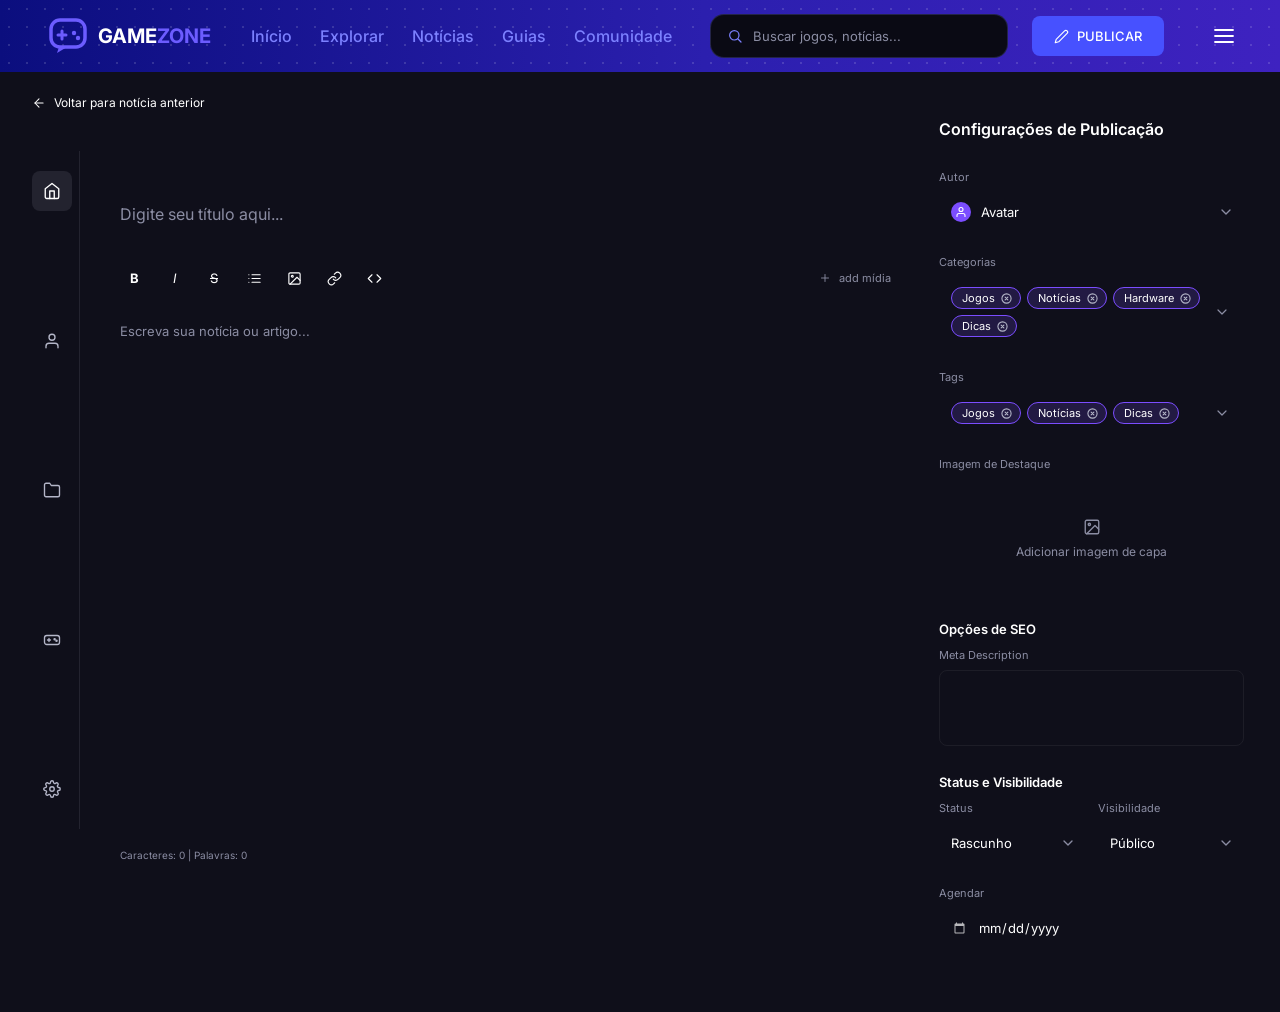
==== commit c80c4db4: "Ajusta espaçamento do header e reescreve os comentários Co-Authored-By: Claude Sonnet 5.5 <noreply@a" ====
--- a/Páginas/pagina.html
+++ b/Páginas/pagina.html
@@ -7,7 +7,7 @@
 
     <title>GameZone - Publicar</title>
 
-    <!-- fonte Inter (a mesma que o figma usa) -->
+    <!-- fonte Inter -->
     <link rel="preconnect" href="https://fonts.googleapis.com">
     <link rel="preconnect" href="https://fonts.gstatic.com" crossorigin>
     <link href="https://fonts.googleapis.com/css2?family=Inter:wght@400;500;600;700&display=swap" rel="stylesheet">
@@ -18,11 +18,10 @@
 
 <body>
 
-    <!-- ========== ÍCONES ========== -->
-    <!-- fica escondido aqui. cada ícone é chamado lá embaixo com <use href="#nome"> -->
+    <!-- ícones (ficam escondidos aqui, são chamados nas outras partes da página) -->
     <svg class="sprite" xmlns="http://www.w3.org/2000/svg">
 
-        <!-- logo do gamezone (provisório, depois trocar pelo svg exportado do figma) -->
+        <!-- logo -->
         <symbol id="i-logo" viewBox="0 0 40 40">
             <rect x="3" y="4" width="34" height="27" rx="9" fill="none" stroke="#6C5CFF" stroke-width="3.5" />
             <path d="M11 31 L9 37 L19 31 Z" fill="#6C5CFF" />
@@ -55,7 +54,7 @@
             <polyline points="12 19 5 12 12 5" />
         </symbol>
 
-        <!-- setinha para baixo (selects) -->
+        <!-- setinha pra baixo (campos de seleção) -->
         <symbol id="i-seta-baixo" viewBox="0 0 24 24">
             <polyline points="6 9 12 15 18 9" />
         </symbol>
@@ -87,7 +86,7 @@
             <path d="M19.4 15a1.65 1.65 0 0 0 .33 1.82l.06.06a2 2 0 0 1 0 2.83 2 2 0 0 1-2.83 0l-.06-.06a1.65 1.65 0 0 0-1.82-.33 1.65 1.65 0 0 0-1 1.51V21a2 2 0 0 1-2 2 2 2 0 0 1-2-2v-.09A1.65 1.65 0 0 0 9 19.4a1.65 1.65 0 0 0-1.82.33l-.06.06a2 2 0 0 1-2.83 0 2 2 0 0 1 0-2.83l.06-.06a1.65 1.65 0 0 0 .33-1.82 1.65 1.65 0 0 0-1.51-1H3a2 2 0 0 1-2-2 2 2 0 0 1 2-2h.09A1.65 1.65 0 0 0 4.6 9a1.65 1.65 0 0 0-.33-1.82l-.06-.06a2 2 0 0 1 0-2.83 2 2 0 0 1 2.83 0l.06.06a1.65 1.65 0 0 0 1.82.33H9a1.65 1.65 0 0 0 1-1.51V3a2 2 0 0 1 2-2 2 2 0 0 1 2 2v.09a1.65 1.65 0 0 0 1 1.51 1.65 1.65 0 0 0 1.82-.33l.06-.06a2 2 0 0 1 2.83 0 2 2 0 0 1 0 2.83l-.06.06a1.65 1.65 0 0 0-.33 1.82V9a1.65 1.65 0 0 0 1.51 1H21a2 2 0 0 1 2 2 2 2 0 0 1-2 2h-.09a1.65 1.65 0 0 0-1.51 1z" />
         </symbol>
 
-        <!-- ícones da barra de formatação -->
+        <!-- ícones da barra de formatação do texto -->
         <symbol id="i-lista" viewBox="0 0 24 24">
             <line x1="8" y1="6" x2="21" y2="6" />
             <line x1="8" y1="12" x2="21" y2="12" />
@@ -113,6 +112,7 @@
             <polyline points="8 6 2 12 8 18" />
         </symbol>
 
+        <!-- sinal de mais (botão add mídia) -->
         <symbol id="i-mais" viewBox="0 0 24 24">
             <line x1="12" y1="5" x2="12" y2="19" />
             <line x1="5" y1="12" x2="19" y2="12" />
@@ -120,11 +120,11 @@
     </svg>
 
 
-    <!-- ========== HEADER (barra roxa do topo) ========== -->
+    <!-- header (barra roxa do topo) -->
     <header class="header">
         <div class="container">
 
-            <!-- logo (ícone + texto) -->
+            <!-- logo (ícone + nome) -->
             <a href="../index.html" class="logo">
                 <svg class="logo-icone"><use href="#i-logo"></use></svg>
                 <span class="logo-texto">GAME<span>ZONE</span></span>
@@ -160,13 +160,13 @@
     </header>
 
 
-    <!-- ========== CONTEÚDO PRINCIPAL ========== -->
+    <!-- conteúdo principal -->
     <main class="pub">
 
-        <!-- coluna da esquerda: voltar + ícones + editor -->
+        <!-- coluna da esquerda (voltar + barra de ícones + editor) -->
         <div class="pub-esquerda">
 
-            <!-- link para voltar à notícia anterior -->
+            <!-- link pra voltar na notícia anterior -->
             <a href="#" class="pub-voltar">
                 <svg class="icone"><use href="#i-seta"></use></svg>
                 Voltar para notícia anterior
@@ -204,7 +204,7 @@
                     <!-- barra de ferramentas do texto -->
                     <div class="pub-toolbar">
 
-                        <!-- botões de formatação -->
+                        <!-- botões de formatação (negrito, itálico, riscado, lista, imagem, link e código) -->
                         <div class="pub-formatar">
                             <button type="button" class="negrito" aria-label="Negrito">B</button>
                             <button type="button" class="italico" aria-label="Itálico">I</button>
@@ -241,7 +241,7 @@
         </div>
 
 
-        <!-- ========== CONFIGURAÇÕES (coluna da direita) ========== -->
+        <!-- configurações de publicação (coluna da direita) -->
         <aside class="pub-config">
 
             <h2>Configurações de Publicação</h2>
--- a/CSS/pagina.css
+++ b/CSS/pagina.css
@@ -1,38 +1,33 @@
-/* ==================================================
-   CORES DA TELA
-   (se precisar trocar uma cor, troca só aqui em cima)
-   ================================================== */
+/* CORES DA TELA */
 :root {
-    --fundo: #0F0F1A;           /* fundo da página inteira */
+    --fundo: #0F0F1A;           /* fundo da página */
     --roxo: #4751FF;            /* botão publicar */
     --roxo-claro: #7C81FF;      /* links do menu e detalhes */
     --violeta: #7B4DFF;         /* tags e avatar */
     --logo-zone: #6C5CFF;       /* parte "ZONE" da logo */
-    --cinza: #8B8DA3;           /* textos pequenos (labels, placeholder) */
+    --cinza: #8B8DA3;           /* textos pequenos (nomes dos campos e placeholders) */
     --cinza-claro: #B4B6C8;     /* ícones da barra da esquerda */
-    --linha: #23232F;           /* linhas e fundo do botão ativo */
-}
-
-
-/* ==================================================
-   RESET E CONFIGURAÇÕES GERAIS
-   ================================================== */
-
-/* tira margem e padding padrão do navegador */
+    --linha: #23232F;           /* linhas separadoras e fundo do botão ativo */
+}
+
+
+/* CONFIGURAÇÕES GERAIS */
+
+/* tira as margens e espaçamentos padrão do navegador */
 * {
     margin: 0;
     padding: 0;
     box-sizing: border-box;
 }
 
-/* fundo escuro, fonte e cor do texto da página */
+/* fundo, fonte e cor do texto da página */
 body {
     font-family: 'Inter', Arial, sans-serif;
     background-color: var(--fundo);
     color: #FFFFFF;
 }
 
-/* links sem sublinhado e com a cor do texto */
+/* links sem sublinhado e com a cor do texto em volta */
 a {
     text-decoration: none;
     color: inherit;
@@ -58,7 +53,7 @@
     overflow: hidden;
 }
 
-/* estilo padrão de todos os ícones (só linha, sem preenchimento) */
+/* estilo de todos os ícones (só o contorno, sem preencher) */
 .icone {
     width: 18px;
     height: 18px;
@@ -71,11 +66,9 @@
 }
 
 
-/* ==================================================
-   HEADER (barra roxa do topo)
-   ================================================== */
-
-/* fundo da barra: degradê azul pra roxo + pontinhos por cima */
+/* HEADER */
+
+/* barra do topo: degradê de azul pra roxo com pontinhos por cima */
 .header {
     width: 100%;
     height: 72px;
@@ -84,7 +77,7 @@
         linear-gradient(90deg, #0B0E7E 0%, #2B1FAE 55%, #3E22C0 100%);
 }
 
-/* alinha tudo do header em uma linha */
+/* deixa tudo do header em uma linha só */
 .container {
     width: 100%;
     height: 72px;
@@ -93,7 +86,7 @@
     align-items: center;
 }
 
-/* logo (ícone + texto GAMEZONE) */
+/* logo (ícone + nome) */
 .logo {
     display: flex;
     align-items: center;
@@ -115,17 +108,17 @@
     color: var(--logo-zone);
 }
 
-/* menu de navegação (Início, Explorar...) */
+/* menu de navegação */
 .menu {
     display: flex;
     align-items: center;
-    gap: 40px;
+    gap: 44px;
     margin-left: 70px;
 }
 
 /* cada link do menu */
 .menu a {
-    font-size: 15px;
+    font-size: 16px;
     font-weight: 500;
     color: var(--roxo-claro);
     white-space: nowrap;
@@ -137,9 +130,9 @@
     color: #FFFFFF;
 }
 
-/* caixa da pesquisa */
+/* caixa da pesquisa (estica pra ocupar o espaço que sobra entre o menu e o botão) */
 .pesquisa {
-    flex: 0 1 312px;
+    flex: 1;
     min-width: 160px;
     height: 44px;
     margin-left: 38px;
@@ -174,10 +167,10 @@
     color: var(--cinza);
 }
 
-/* botão PUBLICAR (azul, empurrado pro canto direito) */
+/* botão PUBLICAR (azul) */
 .btn-publicar {
-    margin-left: auto;
     height: 40px;
+    margin-left: 24px;
     padding: 0 22px;
     display: flex;
     align-items: center;
@@ -224,11 +217,9 @@
 }
 
 
-/* ==================================================
-   CONTEÚDO PRINCIPAL (divide esquerda e direita)
-   ================================================== */
-
-/* esquerda (voltar + editor) e direita (configurações) lado a lado */
+/* CONTEÚDO PRINCIPAL */
+
+/* coluna da esquerda (voltar + editor) e coluna da direita (configurações) lado a lado */
 .pub {
     display: flex;
     align-items: flex-start;
@@ -252,6 +243,7 @@
     line-height: 16px;
 }
 
+/* seta do voltar */
 .pub-voltar .icone {
     width: 14px;
     height: 14px;
@@ -269,11 +261,9 @@
 }
 
 
-/* ==================================================
-   BARRA DE ÍCONES (esquerda)
-   ================================================== */
-
-/* coluna com a linha vertical do lado direito */
+/* BARRA DE ÍCONES (esquerda) */
+
+/* coluna dos ícones, com a linha vertical do lado direito */
 .pub-icones {
     width: 48px;
     height: 678px;
@@ -299,7 +289,7 @@
     color: var(--cinza-claro);
 }
 
-/* botão ativo (casinha) e ao passar o mouse */
+/* botão ativo (casinha) e botão ao passar o mouse */
 .pub-icones button:hover,
 .pub-icones .ativo {
     background-color: var(--linha);
@@ -307,11 +297,9 @@
 }
 
 
-/* ==================================================
-   EDITOR (meio)
-   ================================================== */
-
-/* caixa do editor (sem borda, igual ao figma) */
+/* EDITOR (meio) */
+
+/* área do editor (sem caixa em volta) */
 .pub-editor {
     flex: 1;
     min-width: 0;
@@ -320,7 +308,7 @@
     flex-direction: column;
 }
 
-/* campo do título */
+/* campo do título da notícia */
 .pub-titulo {
     width: 100%;
     height: 74px;
@@ -337,7 +325,7 @@
     color: var(--cinza);
 }
 
-/* linha da barra de ferramentas (formatação à esquerda, add mídia à direita) */
+/* linha da barra de ferramentas (formatação na esquerda e add mídia na direita) */
 .pub-toolbar {
     height: 28px;
     margin-top: 39px;
@@ -346,7 +334,7 @@
     align-items: center;
 }
 
-/* grupo dos botões B, I, S, lista, imagem, link, código */
+/* grupo dos botões de formatação */
 .pub-formatar {
     display: flex;
     gap: 12px;
@@ -376,15 +364,17 @@
     height: 15px;
 }
 
-/* letras B, I e S */
+/* letra B (negrito) */
 .negrito {
     font-weight: 700;
 }
 
+/* letra I (itálico) */
 .italico {
     font-style: italic;
 }
 
+/* letra S (riscado) */
 .riscado {
     text-decoration: line-through;
 }
@@ -400,6 +390,7 @@
     font-size: 11px;
 }
 
+/* sinal de mais do add mídia */
 .pub-add-midia .icone {
     width: 12px;
     height: 12px;
@@ -409,7 +400,7 @@
     color: #FFFFFF;
 }
 
-/* área de escrever a notícia (cresce até o fim do editor) */
+/* área onde escreve a notícia (cresce até o fim do editor) */
 .pub-texto {
     flex: 1;
     width: 100%;
@@ -427,7 +418,7 @@
     color: var(--cinza);
 }
 
-/* contador de caracteres e palavras (embaixo) */
+/* contador de caracteres e palavras (embaixo do editor) */
 .pub-contador {
     padding-top: 12px;
     font-size: 10px;
@@ -435,9 +426,7 @@
 }
 
 
-/* ==================================================
-   CONFIGURAÇÕES DE PUBLICAÇÃO (direita)
-   ================================================== */
+/* CONFIGURAÇÕES DE PUBLICAÇÃO (direita) */
 
 /* coluna da direita */
 .pub-config {
@@ -476,7 +465,7 @@
     color: var(--cinza);
 }
 
-/* select sem caixa, com setinha cinza na direita */
+/* campo de seleção sem caixa, com setinha cinza na direita */
 .pub-select {
     width: 100%;
     height: 40px;
@@ -493,13 +482,13 @@
     cursor: pointer;
 }
 
-/* opções quando o select abre */
+/* opções que aparecem quando o campo de seleção abre */
 .pub-select option {
     background-color: var(--fundo);
     color: #FFFFFF;
 }
 
-/* autor: bolinha do avatar por cima do select */
+/* autor (a bolinha do avatar fica por cima do campo) */
 .pub-autor {
     position: relative;
 }
@@ -523,6 +512,7 @@
     pointer-events: none;
 }
 
+/* ícone de pessoa dentro do avatar */
 .pub-avatar .icone {
     width: 12px;
     height: 12px;
@@ -553,7 +543,7 @@
     color: var(--cinza);
 }
 
-/* cada tag (fundo roxo escuro + borda violeta) */
+/* cada tag (fundo roxo escuro e borda violeta) */
 .pub-tag {
     height: 22px;
     padding: 0 8px 0 10px;
@@ -629,7 +619,7 @@
     color-scheme: dark;
 }
 
-/* ícone do calendário passa pra esquerda da data */
+/* ícone do calendário fica na esquerda da data */
 .pub-data::-webkit-calendar-picker-indicator {
     order: -1;
     margin: 0 10px 0 0;
@@ -638,11 +628,9 @@
 }
 
 
-/* ==================================================
-   RESPONSIVO (notebook, tablet e celular)
-   ================================================== */
-
-/* até 1300px: aperta os espaços */
+/* RESPONSIVO */
+
+/* telas até 1300px: diminui os espaços */
 @media (max-width: 1300px) {
 
     .container {
@@ -664,8 +652,8 @@
     }
 }
 
-/* até 1100px: esconde o menu de links */
-@media (max-width: 1100px) {
+/* telas até 1150px: esconde os links do menu */
+@media (max-width: 1150px) {
 
     .menu {
         display: none;
@@ -680,7 +668,7 @@
     }
 }
 
-/* até 900px (tablet): tudo em uma coluna só */
+/* telas até 900px (tablet): tudo em uma coluna só */
 @media (max-width: 900px) {
 
     .pub {
@@ -734,7 +722,7 @@
     }
 }
 
-/* até 700px (celular) */
+/* telas até 700px (celular) */
 @media (max-width: 700px) {
 
     .container {
@@ -746,6 +734,11 @@
         display: none;
     }
 
+    /* sem a pesquisa, o botão publicar vai pro canto direito */
+    .btn-publicar {
+        margin-left: auto;
+    }
+
     .logo {
         font-size: 18px;
     }
@@ -763,7 +756,7 @@
         padding: 16px 16px 40px;
     }
 
-    /* botões da formatação quebram linha se não couberem */
+    /* botões de formatação quebram de linha se não couberem */
     .pub-toolbar {
         height: auto;
         flex-wrap: wrap;
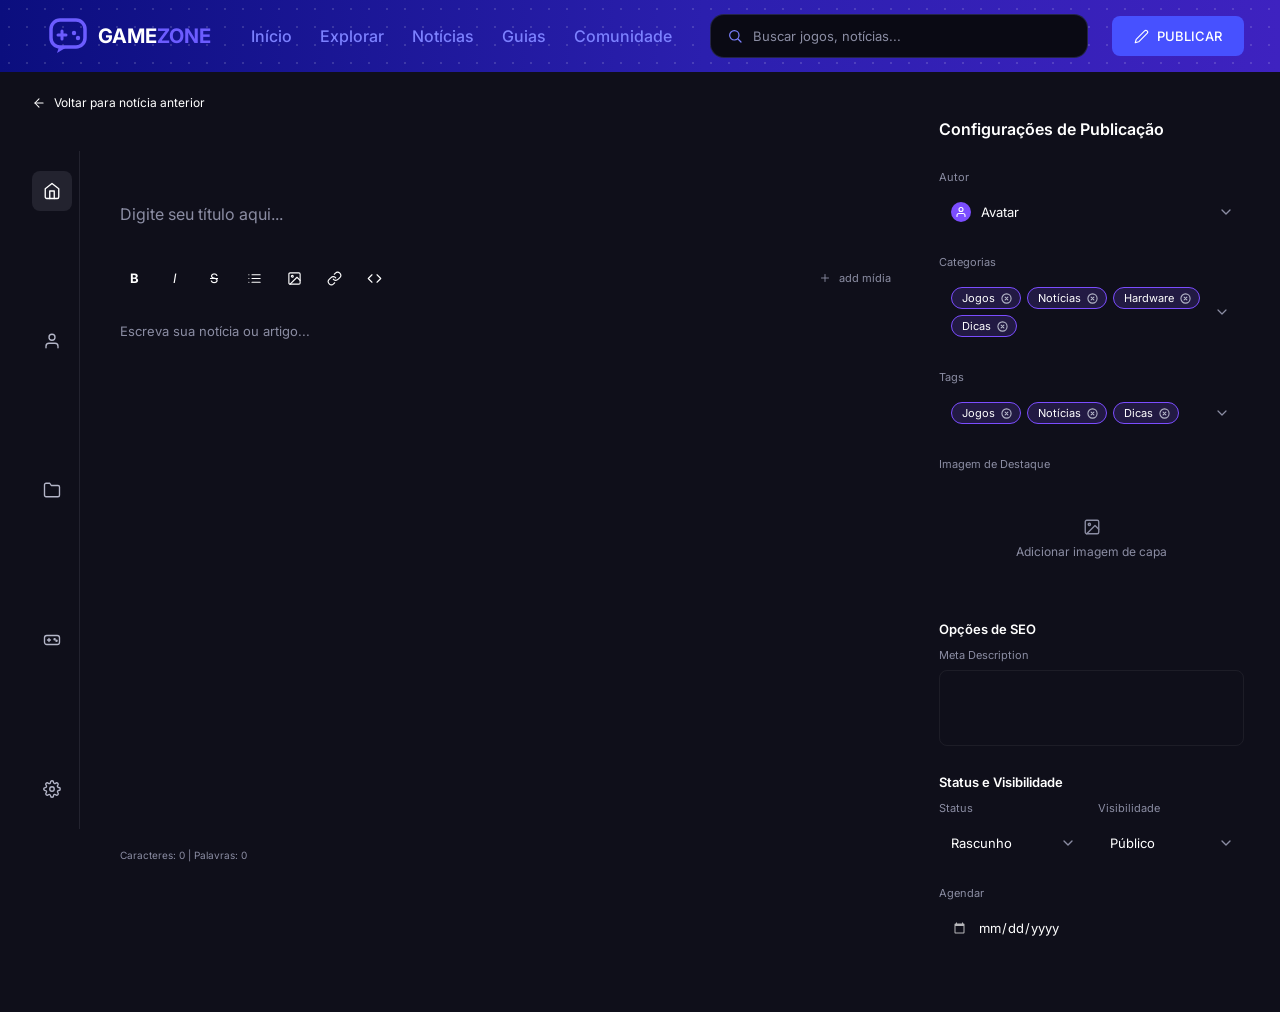
==== commit 7161c8f9: "Publicar: editor com negrito/itálico de verdade e ☰ só em tela pequena Co-Authored-By: Claude Sonnet" ====
--- a/Páginas/pagina.html
+++ b/Páginas/pagina.html
@@ -146,17 +146,26 @@
             </div>
 
             <!-- botão publicar -->
-            <a href="pagina.html" class="btn-publicar">
+            <button type="button" class="btn-publicar" id="btn-publicar">
                 <svg class="icone"><use href="#i-lapis"></use></svg>
                 PUBLICAR
-            </a>
+            </button>
 
             <!-- botão do menu (três linhas) -->
-            <button type="button" class="btn-menu" aria-label="Abrir menu">
+            <button type="button" class="btn-menu" id="btn-menu" aria-label="Abrir menu" aria-expanded="false">
                 <svg class="icone"><use href="#i-menu"></use></svg>
             </button>
 
         </div>
+
+        <!-- menu que abre quando clica nas três linhas -->
+        <nav class="menu-mobile" id="menu-mobile">
+            <a href="../index.html">Início</a>
+            <a href="explorar.html">Explorar</a>
+            <a href="#">Notícias</a>
+            <a href="#">Guias</a>
+            <a href="#">Comunidade</a>
+        </nav>
     </header>
 
 
@@ -199,26 +208,26 @@
                 <section class="pub-editor">
 
                     <!-- título da notícia -->
-                    <input type="text" class="pub-titulo" placeholder="Digite seu título aqui...">
+                    <input type="text" class="pub-titulo" id="titulo" placeholder="Digite seu título aqui...">
 
                     <!-- barra de ferramentas do texto -->
                     <div class="pub-toolbar">
 
                         <!-- botões de formatação (negrito, itálico, riscado, lista, imagem, link e código) -->
                         <div class="pub-formatar">
-                            <button type="button" class="negrito" aria-label="Negrito">B</button>
-                            <button type="button" class="italico" aria-label="Itálico">I</button>
-                            <button type="button" class="riscado" aria-label="Riscado">S</button>
-                            <button type="button" aria-label="Lista">
+                            <button type="button" class="negrito" data-acao="negrito" aria-label="Negrito">B</button>
+                            <button type="button" class="italico" data-acao="italico" aria-label="Itálico">I</button>
+                            <button type="button" class="riscado" data-acao="riscado" aria-label="Riscado">S</button>
+                            <button type="button" data-acao="lista" aria-label="Lista">
                                 <svg class="icone"><use href="#i-lista"></use></svg>
                             </button>
-                            <button type="button" aria-label="Imagem">
+                            <button type="button" data-acao="imagem" aria-label="Imagem">
                                 <svg class="icone"><use href="#i-imagem"></use></svg>
                             </button>
-                            <button type="button" aria-label="Link">
+                            <button type="button" data-acao="link" aria-label="Link">
                                 <svg class="icone"><use href="#i-link"></use></svg>
                             </button>
-                            <button type="button" aria-label="Código">
+                            <button type="button" data-acao="codigo" aria-label="Código">
                                 <svg class="icone"><use href="#i-codigo"></use></svg>
                             </button>
                         </div>
@@ -230,8 +239,8 @@
                         </button>
                     </div>
 
-                    <!-- texto da notícia -->
-                    <textarea class="pub-texto" placeholder="Escreva sua notícia ou artigo..."></textarea>
+                    <!-- texto da notícia (div editável, aceita negrito, itálico etc) -->
+                    <div class="pub-texto" id="texto" contenteditable="true" role="textbox" aria-multiline="true" data-placeholder="Escreva sua notícia ou artigo..."></div>
 
                     <!-- contador de caracteres e palavras -->
                     <div class="pub-contador">Caracteres: 0 | Palavras: 0</div>
@@ -263,11 +272,11 @@
             <div class="pub-campo">
                 <label>Categorias</label>
                 <div class="pub-tags-linha">
-                    <div class="pub-tags">
-                        <span class="pub-tag">Jogos</span>
-                        <span class="pub-tag">Notícias</span>
-                        <span class="pub-tag">Hardware</span>
-                        <span class="pub-tag">Dicas</span>
+                    <div class="pub-tags" id="categorias">
+                        <span class="pub-tag">Jogos<button type="button" class="pub-tag-x" aria-label="Remover Jogos"></button></span>
+                        <span class="pub-tag">Notícias<button type="button" class="pub-tag-x" aria-label="Remover Notícias"></button></span>
+                        <span class="pub-tag">Hardware<button type="button" class="pub-tag-x" aria-label="Remover Hardware"></button></span>
+                        <span class="pub-tag">Dicas<button type="button" class="pub-tag-x" aria-label="Remover Dicas"></button></span>
                     </div>
                     <svg class="icone pub-seta"><use href="#i-seta-baixo"></use></svg>
                 </div>
@@ -277,10 +286,10 @@
             <div class="pub-campo">
                 <label>Tags</label>
                 <div class="pub-tags-linha">
-                    <div class="pub-tags">
-                        <span class="pub-tag">Jogos</span>
-                        <span class="pub-tag">Notícias</span>
-                        <span class="pub-tag">Dicas</span>
+                    <div class="pub-tags" id="tags">
+                        <span class="pub-tag">Jogos<button type="button" class="pub-tag-x" aria-label="Remover Jogos"></button></span>
+                        <span class="pub-tag">Notícias<button type="button" class="pub-tag-x" aria-label="Remover Notícias"></button></span>
+                        <span class="pub-tag">Dicas<button type="button" class="pub-tag-x" aria-label="Remover Dicas"></button></span>
                     </div>
                     <svg class="icone pub-seta"><use href="#i-seta-baixo"></use></svg>
                 </div>
@@ -289,9 +298,11 @@
             <!-- imagem de destaque -->
             <div class="pub-campo">
                 <label>Imagem de Destaque</label>
-                <div class="pub-capa">
+                <div class="pub-capa" id="pub-capa">
                     <svg class="icone"><use href="#i-imagem"></use></svg>
                     <p>Adicionar imagem de capa</p>
+                    <!-- prévia da imagem escolhida -->
+                    <img class="pub-capa-img" id="capa-previa" alt="Prévia da imagem de capa">
                 </div>
             </div>
 
@@ -335,6 +346,17 @@
 
     </main>
 
+
+    <!-- campos escondidos pra escolher arquivo (abrem quando clica nos botões) -->
+    <input type="file" id="arquivo-midia" accept="image/*" hidden>
+    <input type="file" id="arquivo-capa" accept="image/*" hidden>
+
+    <!-- aviso que aparece no canto da tela (erro ou sucesso) -->
+    <div class="aviso" id="aviso" aria-live="polite"></div>
+
+    <!-- javascript da tela de publicar -->
+    <script src="../JS/pagina.js"></script>
+
 </body>
 
 </html>
--- a/CSS/pagina.css
+++ b/CSS/pagina.css
@@ -70,6 +70,8 @@
 
 /* barra do topo: degradê de azul pra roxo com pontinhos por cima */
 .header {
+    position: relative;
+    z-index: 20;
     width: 100%;
     height: 72px;
     background:
@@ -176,9 +178,11 @@
     align-items: center;
     gap: 8px;
     background-color: var(--roxo);
+    border: none;
     border-radius: 8px;
     font-size: 13px;
     font-weight: 500;
+    color: #FFFFFF;
     white-space: nowrap;
     flex-shrink: 0;
 }
@@ -198,7 +202,7 @@
     width: 40px;
     height: 40px;
     margin-left: 40px;
-    display: flex;
+    display: none; /* no computador fica escondido, os links já aparecem ao lado */
     align-items: center;
     justify-content: center;
     background: transparent;
@@ -214,6 +218,39 @@
 
 .btn-menu:hover {
     color: var(--roxo-claro);
+}
+
+/* menu que abre embaixo das três linhas (começa escondido) */
+.menu-mobile {
+    display: none;
+    position: absolute;
+    top: 76px;
+    right: 36px;
+    width: 220px;
+    padding: 8px;
+    flex-direction: column;
+    background-color: #14142A;
+    border: 1px solid rgba(124, 129, 255, 0.22);
+    border-radius: 12px;
+    box-shadow: 0 12px 30px rgba(0, 0, 0, 0.45);
+}
+
+/* quando o javascript coloca a classe "aberto", o menu aparece */
+.menu-mobile.aberto {
+    display: flex;
+}
+
+/* cada link do menu que abre */
+.menu-mobile a {
+    padding: 12px 14px;
+    border-radius: 8px;
+    font-size: 14px;
+    color: var(--roxo-claro);
+}
+
+.menu-mobile a:hover {
+    background-color: var(--linha);
+    color: #FFFFFF;
 }
 
 
@@ -408,14 +445,59 @@
     background: transparent;
     border: none;
     outline: none;
-    resize: none;
     font-size: 13px;
     line-height: 1.7;
     color: #FFFFFF;
-}
-
-.pub-texto::placeholder {
+    overflow-wrap: anywhere;
+}
+
+/* texto cinza que aparece quando o editor está vazio */
+.pub-texto:empty::before {
+    content: attr(data-placeholder);
     color: var(--cinza);
+}
+
+/* como ficam as coisas dentro do texto */
+.pub-texto b {
+    font-weight: 700;
+}
+
+.pub-texto i {
+    font-style: italic;
+}
+
+.pub-texto strike {
+    text-decoration: line-through;
+}
+
+.pub-texto ul {
+    padding-left: 22px;
+    list-style: disc;
+}
+
+.pub-texto a {
+    color: var(--roxo-claro);
+    text-decoration: underline;
+}
+
+.pub-texto code {
+    padding: 1px 5px;
+    background-color: var(--linha);
+    border-radius: 4px;
+    font-family: Consolas, monospace;
+}
+
+.pub-texto img {
+    display: block;
+    max-width: 100%;
+    margin: 10px 0;
+    border-radius: 8px;
+}
+
+/* botão de formatação que está ligado no trecho onde o cursor está */
+.pub-formatar button.ligado {
+    color: #FFFFFF;
+    background-color: var(--linha);
 }
 
 /* contador de caracteres e palavras (embaixo do editor) */
@@ -557,12 +639,18 @@
     color: #FFFFFF;
 }
 
-/* bolinha com X no final da tag */
-.pub-tag::after {
-    content: "";
+/* botão X no final da tag (bolinha com X, clica pra remover a tag) */
+.pub-tag-x {
     width: 11px;
     height: 11px;
+    padding: 0;
     background: url("data:image/svg+xml,%3Csvg xmlns='http://www.w3.org/2000/svg' viewBox='0 0 24 24' fill='none' stroke='%23B4B6C8' stroke-width='2.4' stroke-linecap='round'%3E%3Ccircle cx='12' cy='12' r='10'/%3E%3Cpath d='M15 9l-6 6M9 9l6 6'/%3E%3C/svg%3E") center / contain no-repeat;
+    border: none;
+}
+
+/* X fica branco ao passar o mouse */
+.pub-tag-x:hover {
+    filter: brightness(2);
 }
 
 /* caixa da imagem de destaque */
@@ -580,6 +668,59 @@
 
 .pub-capa:hover {
     color: #FFFFFF;
+}
+
+/* prévia da imagem escolhida (começa escondida) */
+.pub-capa-img {
+    display: none;
+    width: 100%;
+    height: 100%;
+    object-fit: cover;
+    border-radius: 8px;
+}
+
+/* quando já tem imagem: mostra a prévia e esconde o ícone e o texto */
+.pub-capa.com-imagem .pub-capa-img {
+    display: block;
+}
+
+.pub-capa.com-imagem .icone,
+.pub-capa.com-imagem p {
+    display: none;
+}
+
+/* aviso que aparece no canto de baixo da tela (começa escondido) */
+.aviso {
+    position: fixed;
+    bottom: 24px;
+    right: 24px;
+    max-width: 320px;
+    padding: 12px 16px;
+    background-color: #1C1C2E;
+    border: 1px solid var(--violeta);
+    border-radius: 8px;
+    font-size: 13px;
+    opacity: 0;
+    transform: translateY(8px);
+    pointer-events: none;
+    transition: 0.25s;
+    z-index: 30;
+}
+
+/* aviso aparecendo */
+.aviso.mostrar {
+    opacity: 1;
+    transform: translateY(0);
+}
+
+/* aviso de sucesso (borda verde) */
+.aviso.ok {
+    border-color: #3DDC97;
+}
+
+/* aviso de erro (borda vermelha) */
+.aviso.erro {
+    border-color: #FF5C7A;
 }
 
 /* campo da meta description (borda bem fraquinha) */
@@ -666,6 +807,16 @@
     .pesquisa {
         margin-left: 40px;
     }
+
+    /* nessa largura os links somem, então as três linhas aparecem */
+    .btn-menu {
+        display: flex;
+    }
+
+    /* menu que abre acompanha o espaço da direita */
+    .menu-mobile {
+        right: 24px;
+    }
 }
 
 /* telas até 900px (tablet): tudo em uma coluna só */
@@ -752,6 +903,19 @@
         margin-left: 8px;
     }
 
+    /* menu que abre acompanha o espaço da direita */
+    .menu-mobile {
+        right: 16px;
+    }
+
+    /* aviso ocupa a largura do celular */
+    .aviso {
+        left: 16px;
+        right: 16px;
+        bottom: 16px;
+        max-width: none;
+    }
+
     .pub {
         padding: 16px 16px 40px;
     }
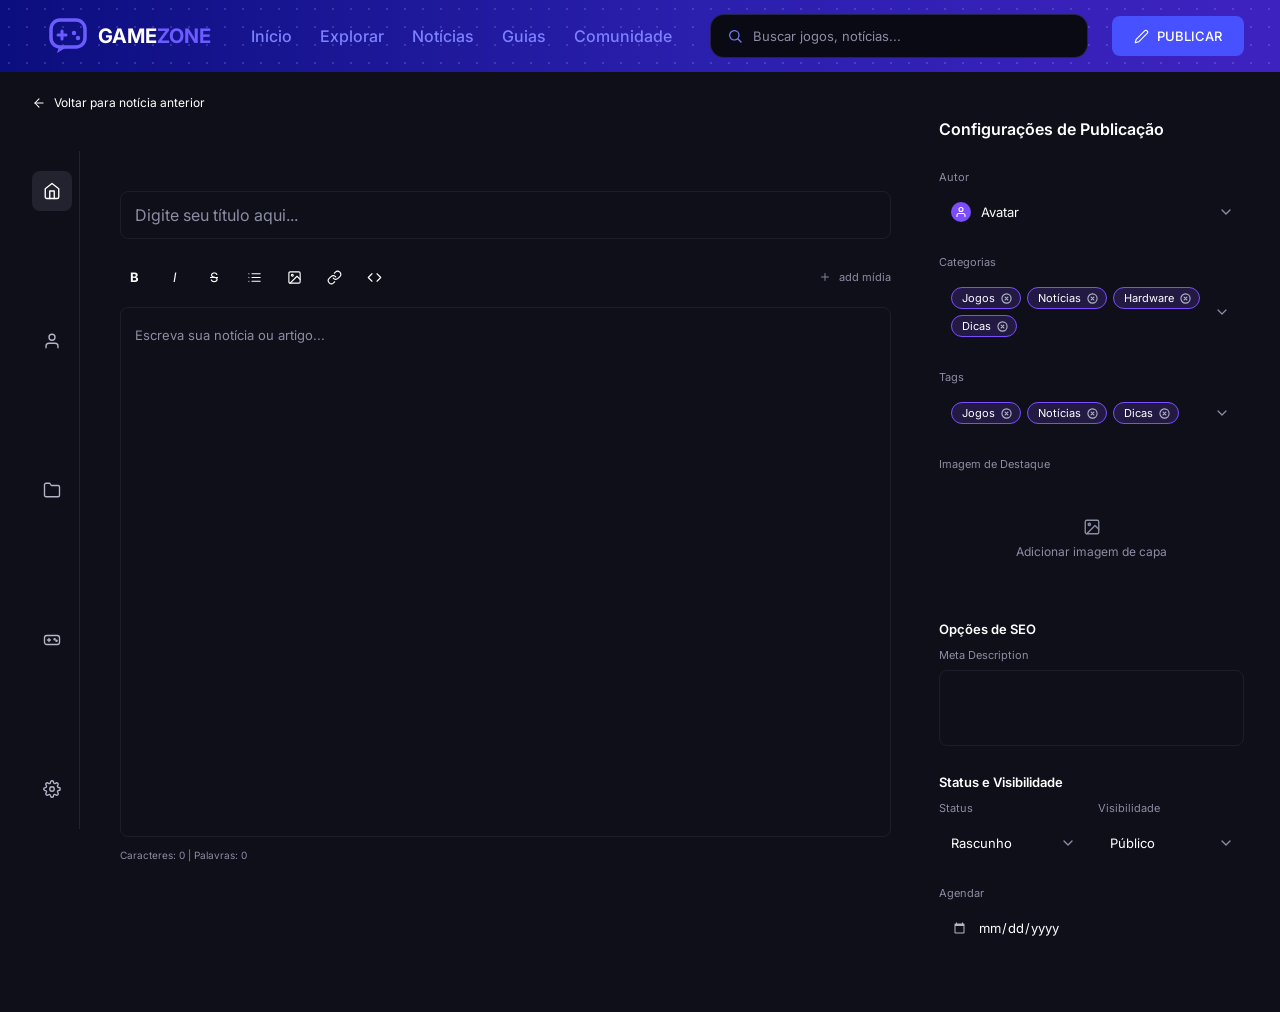
==== commit 48c8cd48: "Publicar: caixas com borda no título e no texto, cache da página renovado Co-Authored-By: Claude Son" ====
--- a/Páginas/pagina.html
+++ b/Páginas/pagina.html
@@ -13,7 +13,7 @@
     <link href="https://fonts.googleapis.com/css2?family=Inter:wght@400;500;600;700&display=swap" rel="stylesheet">
 
     <!-- css da tela de publicar -->
-    <link rel="stylesheet" href="../CSS/pagina.css">
+    <link rel="stylesheet" href="../CSS/pagina.css?v=3">
 </head>
 
 <body>
@@ -355,7 +355,7 @@
     <div class="aviso" id="aviso" aria-live="polite"></div>
 
     <!-- javascript da tela de publicar -->
-    <script src="../JS/pagina.js"></script>
+    <script src="../JS/pagina.js?v=3"></script>
 
 </body>
 
--- a/CSS/pagina.css
+++ b/CSS/pagina.css
@@ -345,13 +345,15 @@
     flex-direction: column;
 }
 
-/* campo do título da notícia */
+/* campo do título da notícia (com a borda fraquinha igual a do SEO) */
 .pub-titulo {
     width: 100%;
-    height: 74px;
-    padding-top: 52px;
+    height: 48px;
+    margin-top: 40px;
+    padding: 0 14px;
     background: transparent;
-    border: none;
+    border: 1px solid rgba(255, 255, 255, 0.06);
+    border-radius: 8px;
     outline: none;
     font-size: 16px;
     line-height: 22px;
@@ -362,10 +364,16 @@
     color: var(--cinza);
 }
 
+/* quando clica no título ou no texto, a borda fica roxa */
+.pub-titulo:focus,
+.pub-texto:focus {
+    border-color: rgba(124, 129, 255, 0.5);
+}
+
 /* linha da barra de ferramentas (formatação na esquerda e add mídia na direita) */
 .pub-toolbar {
     height: 28px;
-    margin-top: 39px;
+    margin-top: 24px;
     display: flex;
     justify-content: space-between;
     align-items: center;
@@ -441,9 +449,12 @@
 .pub-texto {
     flex: 1;
     width: 100%;
-    padding-top: 28px;
+    min-height: 320px;
+    margin-top: 16px;
+    padding: 16px 14px;
     background: transparent;
-    border: none;
+    border: 1px solid rgba(255, 255, 255, 0.06);
+    border-radius: 8px;
     outline: none;
     font-size: 13px;
     line-height: 1.7;
@@ -855,7 +866,7 @@
 
     .pub-titulo {
         height: 44px;
-        padding-top: 20px;
+        margin-top: 20px;
     }
 
     .pub-toolbar {
@@ -863,7 +874,7 @@
     }
 
     .pub-texto {
-        padding-top: 16px;
+        min-height: 260px;
     }
 
     /* configurações ocupam a largura toda, embaixo do editor */
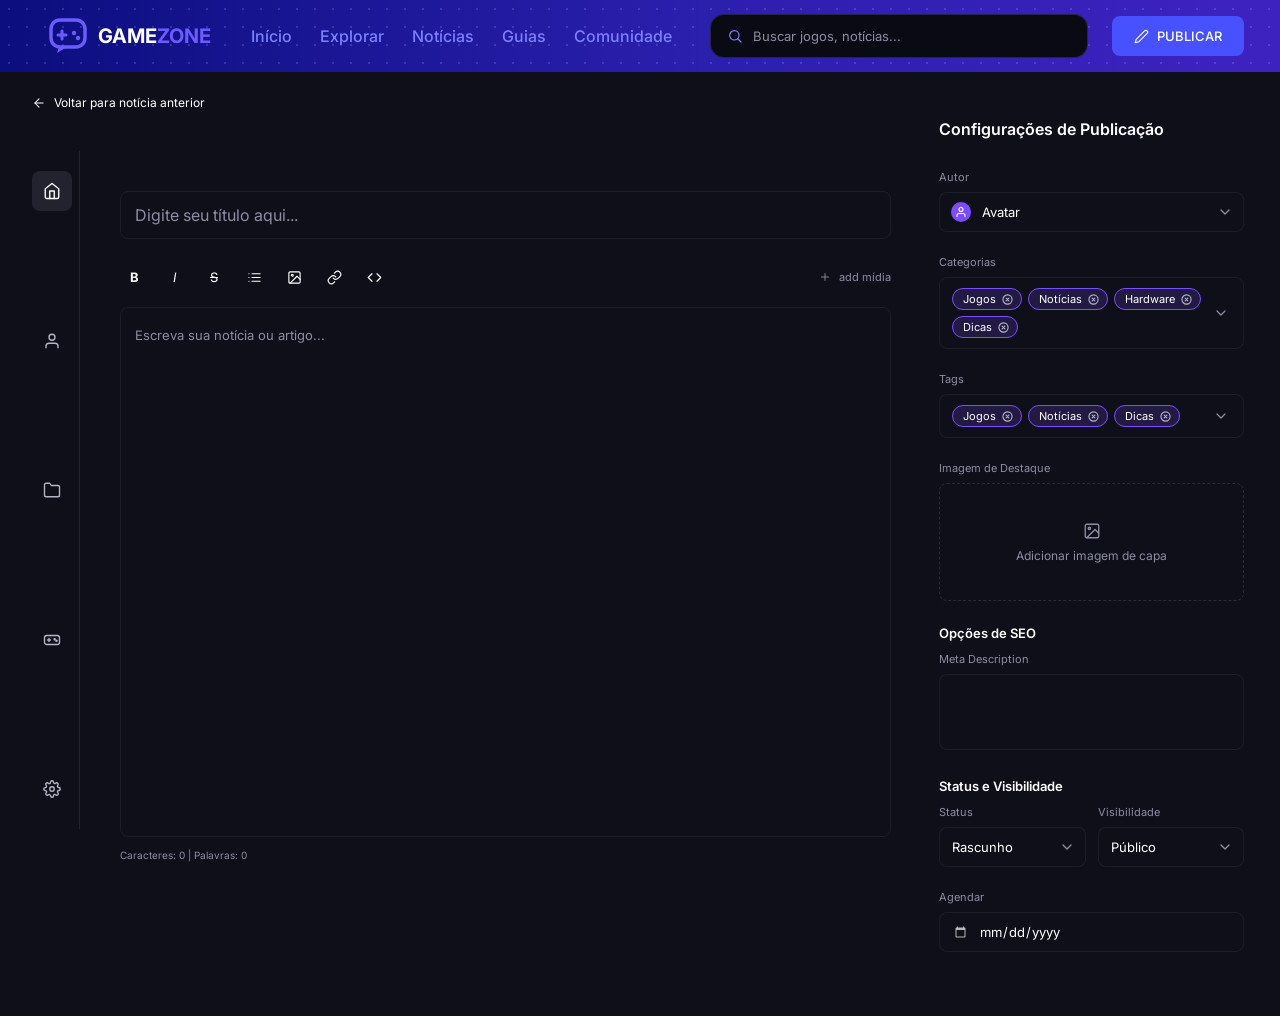
==== commit 551c2246: "Publicar: caixas com borda nos campos da direita (autor, categorias, tags, capa, status, data) Co-Au" ====
--- a/Páginas/pagina.html
+++ b/Páginas/pagina.html
@@ -13,7 +13,7 @@
     <link href="https://fonts.googleapis.com/css2?family=Inter:wght@400;500;600;700&display=swap" rel="stylesheet">
 
     <!-- css da tela de publicar -->
-    <link rel="stylesheet" href="../CSS/pagina.css?v=3">
+    <link rel="stylesheet" href="../CSS/pagina.css?v=4">
 </head>
 
 <body>
@@ -355,7 +355,7 @@
     <div class="aviso" id="aviso" aria-live="polite"></div>
 
     <!-- javascript da tela de publicar -->
-    <script src="../JS/pagina.js?v=3"></script>
+    <script src="../JS/pagina.js?v=4"></script>
 
 </body>
 
--- a/CSS/pagina.css
+++ b/CSS/pagina.css
@@ -364,9 +364,12 @@
     color: var(--cinza);
 }
 
-/* quando clica no título ou no texto, a borda fica roxa */
+/* quando clica num campo, a borda fica roxa */
 .pub-titulo:focus,
-.pub-texto:focus {
+.pub-texto:focus,
+.pub-select:focus,
+.pub-data:focus,
+.pub-campo textarea:focus {
     border-color: rgba(124, 129, 255, 0.5);
 }
 
@@ -568,7 +571,8 @@
     background-image: url("data:image/svg+xml,%3Csvg xmlns='http://www.w3.org/2000/svg' width='16' height='16' viewBox='0 0 24 24' fill='none' stroke='%238B8DA3' stroke-width='2' stroke-linecap='round' stroke-linejoin='round'%3E%3Cpolyline points='6 9 12 15 18 9'/%3E%3C/svg%3E");
     background-repeat: no-repeat;
     background-position: right 10px center;
-    border: none;
+    border: 1px solid rgba(255, 255, 255, 0.06);
+    border-radius: 8px;
     outline: none;
     font-size: 13px;
     color: #FFFFFF;
@@ -618,6 +622,8 @@
     align-items: center;
     justify-content: space-between;
     padding: 10px 14px 10px 12px;
+    border: 1px solid rgba(255, 255, 255, 0.06);
+    border-radius: 8px;
 }
 
 /* lista de tags (quebra de linha quando enche) */
@@ -667,6 +673,8 @@
 /* caixa da imagem de destaque */
 .pub-capa {
     height: 118px;
+    border: 1px dashed rgba(255, 255, 255, 0.12);
+    border-radius: 8px;
     display: flex;
     flex-direction: column;
     align-items: center;
@@ -764,7 +772,8 @@
     height: 40px;
     padding: 0 12px;
     background: transparent;
-    border: none;
+    border: 1px solid rgba(255, 255, 255, 0.06);
+    border-radius: 8px;
     outline: none;
     font-size: 13px;
     color: #FFFFFF;
